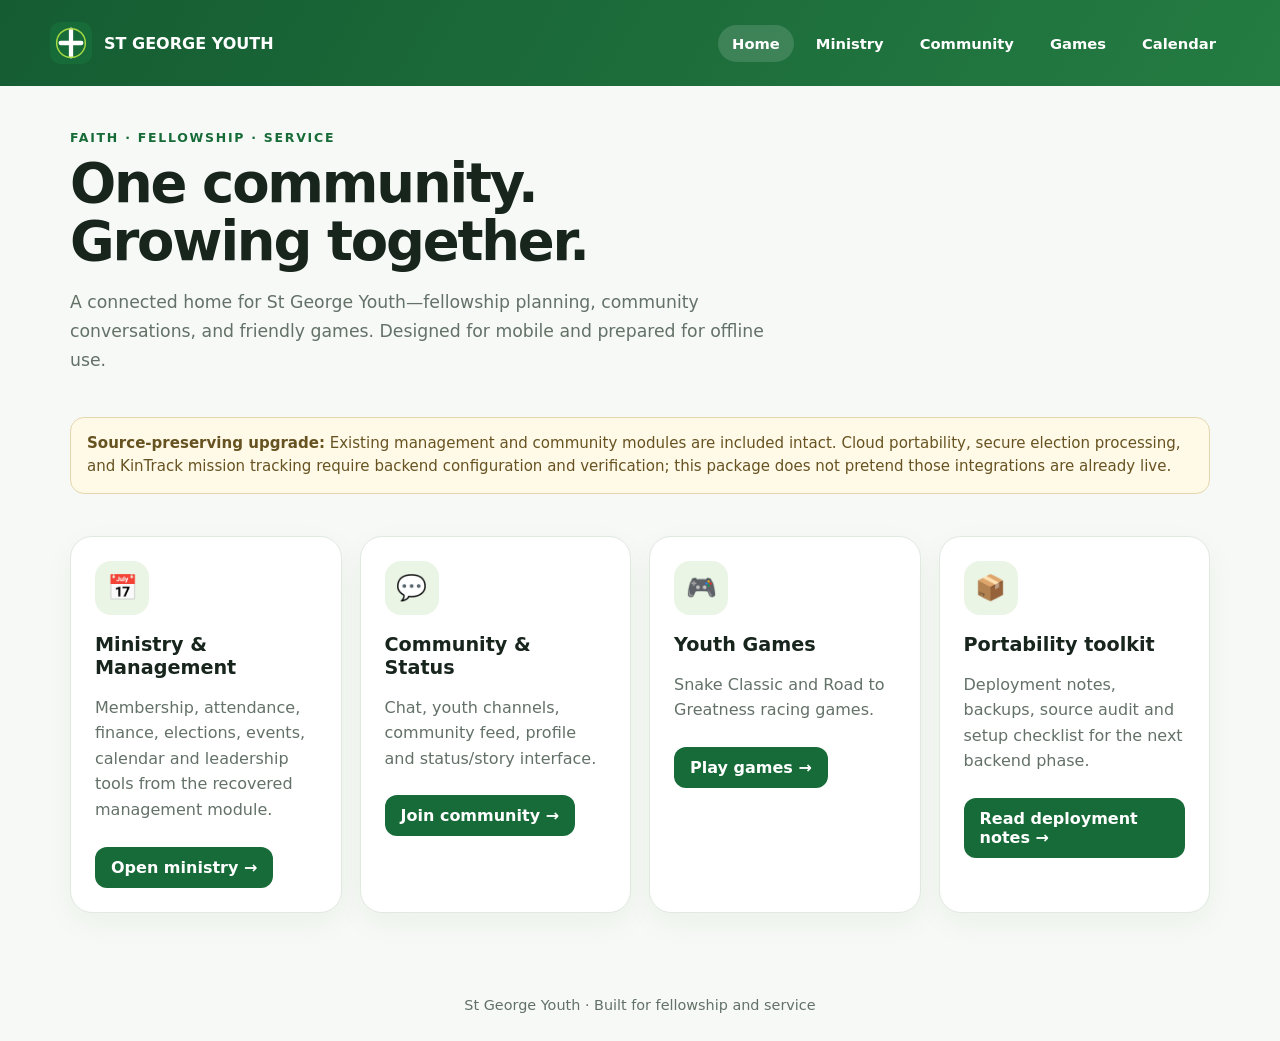
==== index.html @ 1cb6b05a "Initial commit -St George Youth App" ====
<DOCTYPE html></DOCTYPE><html lang="en"><head><meta charset="utf-8"><meta name="viewport" content="width=device-width,initial-scale=1,viewport-fit=cover"><meta name="theme-color" content="#176b38"><meta name="apple-mobile-web-app-capable" content="yes"><meta name="apple-mobile-web-app-status-bar-style" content="default"><meta name="apple-mobile-web-app-title" content="St George Youth"><link rel="apple-touch-icon" href="assets/icon.svg"><link rel="manifest" href="manifest.json"><link rel="stylesheet" href="css/styles.css"><title>St George Youth | Community Hub</title></head><body><header class="top"><a class="brand" href="index.html"><img src="assets/icon.svg" alt=""><span>ST GEORGE YOUTH</span></a><nav class="nav"><a class="active" href="index.html">Home</a><a href="https://classassistliam.github.io/stGeorge-Youthcalendar/">Ministry</a><a href="https://nyotaprojectlaikipia2026cohort8.github.io/church-youth-app/location.html">Community</a><a href="page3.html">Games</a>
<a href="page4.html">Calendar</a></nav><button class="btn" data-install="" hidden="">Install app</button></header><section class="hero"><div class="eyebrow">Faith · Fellowship · Service</div><h1>One community.<br>Growing together.</h1><p>A connected home for St George Youth—fellowship planning, community conversations, and friendly games. Designed for mobile and prepared for offline use.</p></section><div class="status"><div class="notice"><strong>Source-preserving upgrade:</strong> Existing management and community modules are included intact. Cloud portability, secure election processing, and KinTrack mission tracking require backend configuration and verification; this package does not pretend those integrations are already live.</div></div><main class="grid"><article class="card"><div class="icon">📅</div><h2>Ministry &amp; Management</h2><p>Membership, attendance, finance, elections, events, calendar and leadership tools from the recovered management module.</p><a class="cta" href="page1.html">Open ministry →</a></article><article class="card"><div class="icon">💬</div><h2>Community &amp; Status</h2><p>Chat, youth channels, community feed, profile and status/story interface.</p><a class="cta" href="page2.html">Join community →</a></article><article class="card"><div class="icon">🎮</div><h2>Youth Games</h2><p>Snake Classic and Road to Greatness racing games.</p><a class="cta" href="page3.html">Play games →</a></article><article class="card"><div class="icon">📦</div><h2>Portability toolkit</h2><p>Deployment notes, backups, source audit and setup checklist for the next backend phase.</p><a class="cta" href="DEPLOYMENT.md">Read deployment notes →</a></article></main><footer class="footer">St George Youth · Built for fellowship and service</footer><nav class="mobilebar"><a href="index.html"><span>🏠</span>Home</a><a href="page1.html"><span>📅</span>Ministry</a><a href="page2.html"><span>💬</span>Community</a><a href="page3.html"><span>🎮</span>Games</a></nav><script src="js/app.js"></script></body></html>
---- css/styles.css ----
:root{--green:#176b38;--lime:#a5d943;--gold:#d4a843;--ink:#17251d;--muted:#637168;--paper:#f6f9f5;--card:#fff;--line:#e1e9e1}*{box-sizing:border-box}body{margin:0;background:var(--paper);color:var(--ink);font-family:Inter,system-ui,-apple-system,Segoe UI,Roboto,Arial,sans-serif}a{color:inherit;text-decoration:none}.top{background:linear-gradient(120deg,#155c32,#247c42);color:white;padding:22px max(18px,calc((100vw - 1180px)/2));display:flex;align-items:center;justify-content:space-between;gap:20px}.brand{display:flex;align-items:center;gap:12px;font-weight:800}.brand img{width:42px;height:42px}.nav{display:flex;gap:8px;flex-wrap:wrap}.nav a{padding:10px 14px;border-radius:999px;font-weight:650;font-size:.92rem}.nav a:hover,.nav a.active{background:#ffffff24}.hero{max-width:1180px;margin:auto;padding:44px 20px 24px}.eyebrow{color:var(--green);text-transform:uppercase;letter-spacing:.14em;font-weight:750;font-size:.78rem}.hero h1{font-size:clamp(2rem,5vw,3.4rem);line-height:1.06;letter-spacing:-.04em;margin:10px 0}.hero p{color:var(--muted);font-size:1.08rem;max-width:700px;line-height:1.7}.grid{max-width:1180px;margin:auto;padding:18px 20px 56px;display:grid;grid-template-columns:repeat(auto-fit,minmax(240px,1fr));gap:18px}.card{background:var(--card);border:1px solid var(--line);border-radius:22px;padding:24px;box-shadow:0 10px 32px #1d45200b;transition:transform .18s,box-shadow .18s}.card:hover{transform:translateY(-3px);box-shadow:0 18px 42px #1d452014}.icon{width:54px;height:54px;background:#eaf5e6;border-radius:16px;display:grid;place-items:center;font-size:1.55rem}.card h2{margin:18px 0 8px;font-size:1.2rem}.card p{color:var(--muted);line-height:1.6}.cta{display:inline-flex;background:var(--green);color:#fff;padding:11px 16px;border-radius:12px;font-weight:750;margin-top:8px}.status{max-width:1180px;margin:0 auto 24px;padding:0 20px}.notice{border:1px solid #e5d6ad;background:#fff9e8;padding:14px 16px;border-radius:14px;color:#675321;font-size:.94rem;line-height:1.55}.module{padding:12px 14px 18px}.module-head{max-width:1180px;margin:auto;padding:20px;display:flex;align-items:center;justify-content:space-between;gap:14px;flex-wrap:wrap}.module-head h1{margin:0}.frame-wrap{margin:0 12px 14px;border:1px solid var(--line);border-radius:16px;overflow:hidden;background:white;height:calc(100dvh - 170px);min-height:550px}.frame-wrap iframe{width:100%;height:100%;border:0}.module-actions{display:flex;gap:8px;flex-wrap:wrap}.btn{border:1px solid var(--line);background:white;border-radius:12px;padding:10px 14px;font-weight:700}.footer{text-align:center;padding:28px;color:var(--muted);font-size:.9rem}.mobilebar{display:none}@media(max-width:760px){.top{padding:14px 16px;display:block}.nav{display:none}.hero{padding:30px 18px 16px}.grid{padding:12px 16px 88px}.module-head{padding:16px}.frame-wrap{margin:0 8px;height:calc(100dvh - 150px);min-height:480px}.mobilebar{display:flex;position:fixed;bottom:0;left:0;right:0;z-index:10;background:#fff;border-top:1px solid var(--line);padding:8px 6px calc(8px + env(safe-area-inset-bottom));justify-content:space-around}.mobilebar a{font-size:.72rem;text-align:center;color:var(--muted);padding:6px}.mobilebar a span{display:block;font-size:1.2rem;margin-bottom:3px}.footer{padding-bottom:90px}}
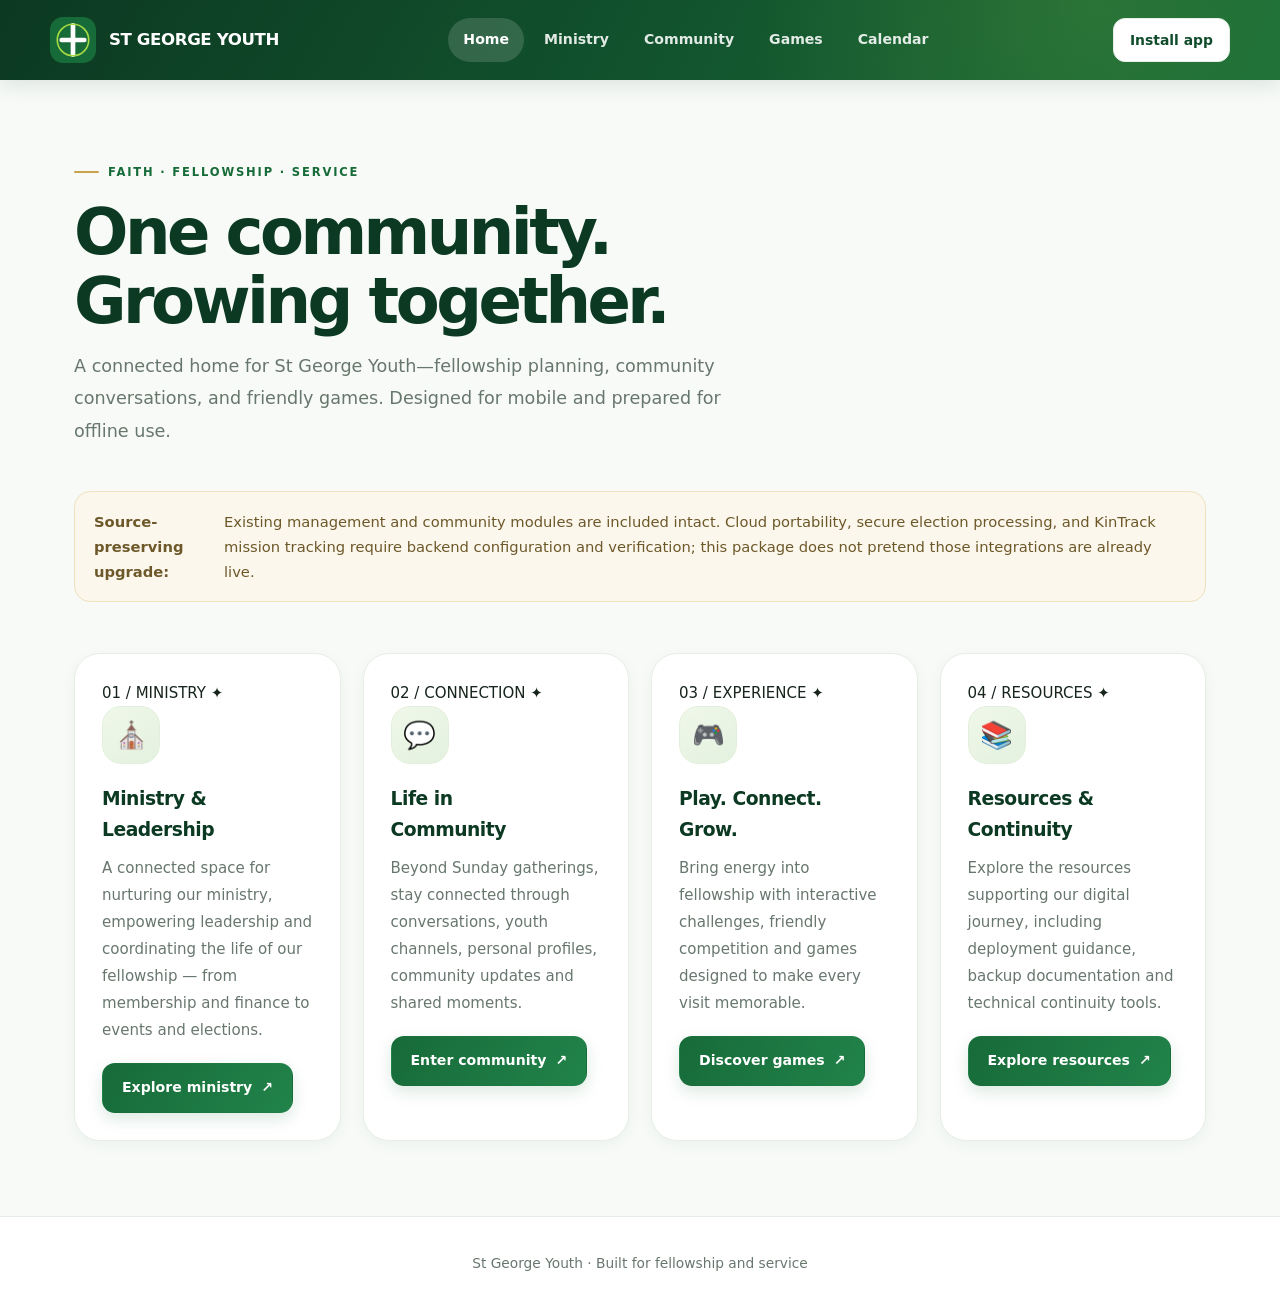
==== commit 4cc84be0: "Update index.html" ====
--- a/index.html
+++ b/index.html
@@ -1,2 +1,95 @@
-<DOCTYPE html></DOCTYPE><html lang="en"><head><meta charset="utf-8"><meta name="viewport" content="width=device-width,initial-scale=1,viewport-fit=cover"><meta name="theme-color" content="#176b38"><meta name="apple-mobile-web-app-capable" content="yes"><meta name="apple-mobile-web-app-status-bar-style" content="default"><meta name="apple-mobile-web-app-title" content="St George Youth"><link rel="apple-touch-icon" href="assets/icon.svg"><link rel="manifest" href="manifest.json"><link rel="stylesheet" href="css/styles.css"><title>St George Youth | Community Hub</title></head><body><header class="top"><a class="brand" href="index.html"><img src="assets/icon.svg" alt=""><span>ST GEORGE YOUTH</span></a><nav class="nav"><a class="active" href="index.html">Home</a><a href="https://classassistliam.github.io/stGeorge-Youthcalendar/">Ministry</a><a href="https://nyotaprojectlaikipia2026cohort8.github.io/church-youth-app/location.html">Community</a><a href="page3.html">Games</a>
-<a href="page4.html">Calendar</a></nav><button class="btn" data-install="" hidden="">Install app</button></header><section class="hero"><div class="eyebrow">Faith · Fellowship · Service</div><h1>One community.<br>Growing together.</h1><p>A connected home for St George Youth—fellowship planning, community conversations, and friendly games. Designed for mobile and prepared for offline use.</p></section><div class="status"><div class="notice"><strong>Source-preserving upgrade:</strong> Existing management and community modules are included intact. Cloud portability, secure election processing, and KinTrack mission tracking require backend configuration and verification; this package does not pretend those integrations are already live.</div></div><main class="grid"><article class="card"><div class="icon">📅</div><h2>Ministry &amp; Management</h2><p>Membership, attendance, finance, elections, events, calendar and leadership tools from the recovered management module.</p><a class="cta" href="page1.html">Open ministry →</a></article><article class="card"><div class="icon">💬</div><h2>Community &amp; Status</h2><p>Chat, youth channels, community feed, profile and status/story interface.</p><a class="cta" href="page2.html">Join community →</a></article><article class="card"><div class="icon">🎮</div><h2>Youth Games</h2><p>Snake Classic and Road to Greatness racing games.</p><a class="cta" href="page3.html">Play games →</a></article><article class="card"><div class="icon">📦</div><h2>Portability toolkit</h2><p>Deployment notes, backups, source audit and setup checklist for the next backend phase.</p><a class="cta" href="DEPLOYMENT.md">Read deployment notes →</a></article></main><footer class="footer">St George Youth · Built for fellowship and service</footer><nav class="mobilebar"><a href="index.html"><span>🏠</span>Home</a><a href="page1.html"><span>📅</span>Ministry</a><a href="page2.html"><span>💬</span>Community</a><a href="page3.html"><span>🎮</span>Games</a></nav><script src="js/app.js"></script></body></html>+<!DOCTYPE html><html lang="en"><head></head><body><doctype html=""></doctype><meta charset="utf-8"><meta name="viewport" content="width=device-width,initial-scale=1,viewport-fit=cover"><meta name="theme-color" content="#176b38"><meta name="apple-mobile-web-app-capable" content="yes"><meta name="apple-mobile-web-app-status-bar-style" content="default"><meta name="apple-mobile-web-app-title" content="St George Youth"><link rel="apple-touch-icon" href="assets/icon.svg"><link rel="manifest" href="manifest.json"><link rel="stylesheet" href="css/styles.css"><title>St George Youth | Community Hub</title><header class="top"><a class="brand" href="index.html"><img src="assets/icon.svg" alt=""><span>ST GEORGE YOUTH</span></a><nav class="nav"><a class="active" href="index.html">Home</a><a href="https://classassistliam.github.io/stGeorge-Youthcalendar/">Ministry</a><a href="https://nyotaprojectlaikipia2026cohort8.github.io/church-youth-app/location.html">Community</a><a href="page3.html">Games</a>
+<a href="page4.html">Calendar</a></nav><button class="btn" data-install="" hidden="">Install app</button></header><section class="hero"><div class="eyebrow">Faith · Fellowship · Service</div><h1>One community.<br>Growing together.</h1><p>A connected home for St George Youth—fellowship planning, community conversations, and friendly games. Designed for mobile and prepared for offline use.</p></section><div class="status"><div class="notice"><strong>Source-preserving upgrade:</strong> Existing management and community modules are included intact. Cloud portability, secure election processing, and KinTrack mission tracking require backend configuration and verification; this package does not pretend those integrations are already live.</div></div>
+<main class="grid">
+
+  <!-- MINISTRY -->
+  <article class="card ministry-card">
+    <div class="card-topline">
+      <span class="card-index">01 / MINISTRY</span>
+      <span class="card-symbol">✦</span>
+    </div>
+
+    <div class="icon">⛪</div>
+
+    <h2>Ministry &amp;<br>Leadership</h2>
+
+    <p>
+      A connected space for nurturing our ministry,
+      empowering leadership and coordinating the life
+      of our fellowship — from membership and finance
+      to events and elections.
+    </p>
+
+    <a class="cta" href="page1.html">
+      Explore ministry <span>↗</span>
+    </a>
+  </article>
+
+  <!-- COMMUNITY -->
+  <article class="card community-card">
+    <div class="card-topline">
+      <span class="card-index">02 / CONNECTION</span>
+      <span class="card-symbol">✦</span>
+    </div>
+
+    <div class="icon">💬</div>
+
+    <h2>Life in<br>Community</h2>
+
+    <p>
+      Beyond Sunday gatherings, stay connected through
+      conversations, youth channels, personal profiles,
+      community updates and shared moments.
+    </p>
+
+    <a class="cta" href="page2.html">
+      Enter community <span>↗</span>
+    </a>
+  </article>
+
+  <!-- GAMES -->
+  <article class="card games-card">
+    <div class="card-topline">
+      <span class="card-index">03 / EXPERIENCE</span>
+      <span class="card-symbol">✦</span>
+    </div>
+
+    <div class="icon">🎮</div>
+
+    <h2>Play. Connect.<br>Grow.</h2>
+
+    <p>
+      Bring energy into fellowship with interactive
+      challenges, friendly competition and games
+      designed to make every visit memorable.
+    </p>
+
+    <a class="cta" href="page3.html">
+      Discover games <span>↗</span>
+    </a>
+  </article>
+
+  <!-- RESOURCES -->
+  <article class="card resources-card">
+    <div class="card-topline">
+      <span class="card-index">04 / RESOURCES</span>
+      <span class="card-symbol">✦</span>
+    </div>
+
+    <div class="icon">📚</div>
+
+    <h2>Resources &amp;<br>Continuity</h2>
+
+    <p>
+      Explore the resources supporting our digital
+      journey, including deployment guidance, backup
+      documentation and technical continuity tools.
+    </p>
+
+    <a class="cta" href="DEPLOYMENT.md">
+      Explore resources <span>↗</span>
+    </a>
+  </article>
+
+</main>
+<footer class="footer">St George Youth · Built for fellowship and service</footer><nav class="mobilebar"><a href="index.html"><span>🏠</span>Home</a><a href="page1.html"><span>📅</span>Ministry</a><a href="page2.html"><span>💬</span>Community</a><a href="page3.html"><span>🎮</span>Games</a></nav><script src="js/app.js"></script></body></html>
--- a/css/styles.css
+++ b/css/styles.css
@@ -1 +1,700 @@
-:root{--green:#176b38;--lime:#a5d943;--gold:#d4a843;--ink:#17251d;--muted:#637168;--paper:#f6f9f5;--card:#fff;--line:#e1e9e1}*{box-sizing:border-box}body{margin:0;background:var(--paper);color:var(--ink);font-family:Inter,system-ui,-apple-system,Segoe UI,Roboto,Arial,sans-serif}a{color:inherit;text-decoration:none}.top{background:linear-gradient(120deg,#155c32,#247c42);color:white;padding:22px max(18px,calc((100vw - 1180px)/2));display:flex;align-items:center;justify-content:space-between;gap:20px}.brand{display:flex;align-items:center;gap:12px;font-weight:800}.brand img{width:42px;height:42px}.nav{display:flex;gap:8px;flex-wrap:wrap}.nav a{padding:10px 14px;border-radius:999px;font-weight:650;font-size:.92rem}.nav a:hover,.nav a.active{background:#ffffff24}.hero{max-width:1180px;margin:auto;padding:44px 20px 24px}.eyebrow{color:var(--green);text-transform:uppercase;letter-spacing:.14em;font-weight:750;font-size:.78rem}.hero h1{font-size:clamp(2rem,5vw,3.4rem);line-height:1.06;letter-spacing:-.04em;margin:10px 0}.hero p{color:var(--muted);font-size:1.08rem;max-width:700px;line-height:1.7}.grid{max-width:1180px;margin:auto;padding:18px 20px 56px;display:grid;grid-template-columns:repeat(auto-fit,minmax(240px,1fr));gap:18px}.card{background:var(--card);border:1px solid var(--line);border-radius:22px;padding:24px;box-shadow:0 10px 32px #1d45200b;transition:transform .18s,box-shadow .18s}.card:hover{transform:translateY(-3px);box-shadow:0 18px 42px #1d452014}.icon{width:54px;height:54px;background:#eaf5e6;border-radius:16px;display:grid;place-items:center;font-size:1.55rem}.card h2{margin:18px 0 8px;font-size:1.2rem}.card p{color:var(--muted);line-height:1.6}.cta{display:inline-flex;background:var(--green);color:#fff;padding:11px 16px;border-radius:12px;font-weight:750;margin-top:8px}.status{max-width:1180px;margin:0 auto 24px;padding:0 20px}.notice{border:1px solid #e5d6ad;background:#fff9e8;padding:14px 16px;border-radius:14px;color:#675321;font-size:.94rem;line-height:1.55}.module{padding:12px 14px 18px}.module-head{max-width:1180px;margin:auto;padding:20px;display:flex;align-items:center;justify-content:space-between;gap:14px;flex-wrap:wrap}.module-head h1{margin:0}.frame-wrap{margin:0 12px 14px;border:1px solid var(--line);border-radius:16px;overflow:hidden;background:white;height:calc(100dvh - 170px);min-height:550px}.frame-wrap iframe{width:100%;height:100%;border:0}.module-actions{display:flex;gap:8px;flex-wrap:wrap}.btn{border:1px solid var(--line);background:white;border-radius:12px;padding:10px 14px;font-weight:700}.footer{text-align:center;padding:28px;color:var(--muted);font-size:.9rem}.mobilebar{display:none}@media(max-width:760px){.top{padding:14px 16px;display:block}.nav{display:none}.hero{padding:30px 18px 16px}.grid{padding:12px 16px 88px}.module-head{padding:16px}.frame-wrap{margin:0 8px;height:calc(100dvh - 150px);min-height:480px}.mobilebar{display:flex;position:fixed;bottom:0;left:0;right:0;z-index:10;background:#fff;border-top:1px solid var(--line);padding:8px 6px calc(8px + env(safe-area-inset-bottom));justify-content:space-around}.mobilebar a{font-size:.72rem;text-align:center;color:var(--muted);padding:6px}.mobilebar a span{display:block;font-size:1.2rem;margin-bottom:3px}.footer{padding-bottom:90px}}+
+/* =========================================================
+   ST. GEORGE YOUTH — MODERN DESIGN SYSTEM
+   Version 2.0 | Green • White • Champagne
+========================================================= */
+
+:root {
+  color-scheme: light;
+
+  --green: #176b38;
+  --green-dark: #104c2b;
+  --green-deep: #0c3922;
+  --lime: #a5d943;
+  --gold: #c9a24e;
+
+  --ink: #17251d;
+  --muted: #68776e;
+  --paper: #f7faf7;
+  --card: #ffffff;
+  --line: #e7ede7;
+
+  --soft-green: #edf6ed;
+  --soft-gold: #fbf7ed;
+
+  --shadow-sm: 0 4px 16px rgba(20, 65, 37, .045);
+  --shadow-md: 0 12px 32px rgba(20, 65, 37, .075);
+  --shadow-lg: 0 22px 55px rgba(20, 65, 37, .11);
+
+  --radius-sm: 12px;
+  --radius-md: 18px;
+  --radius-lg: 26px;
+
+  --container: 1180px;
+  --transition: 220ms ease;
+}
+
+/* RESET */
+
+* {
+  box-sizing: border-box;
+}
+
+html {
+  scroll-behavior: smooth;
+  scroll-padding-top: 90px;
+}
+
+body {
+  margin: 0;
+  background: var(--paper);
+  color: var(--ink);
+  font-family:
+    Inter,
+    "Segoe UI",
+    system-ui,
+    -apple-system,
+    sans-serif;
+  font-size: 15px;
+  line-height: 1.65;
+  -webkit-font-smoothing: antialiased;
+  text-rendering: optimizeLegibility;
+  overflow-x: hidden;
+}
+
+a {
+  color: inherit;
+  text-decoration: none;
+}
+
+button,
+input,
+select,
+textarea {
+  font: inherit;
+}
+
+button,
+a {
+  -webkit-tap-highlight-color: transparent;
+}
+
+img {
+  max-width: 100%;
+  display: block;
+}
+
+/* =========================================================
+   HEADER & NAVIGATION
+========================================================= */
+
+.top {
+  position: relative;
+  z-index: 20;
+  background:
+    radial-gradient(
+      circle at 85% 0%,
+      rgba(165, 217, 67, .15),
+      transparent 32%
+    ),
+    linear-gradient(
+      120deg,
+      var(--green-deep),
+      var(--green)
+    );
+
+  color: white;
+  padding: 17px max(20px, calc((100vw - var(--container)) / 2));
+
+  display: flex;
+  align-items: center;
+  justify-content: space-between;
+  gap: 24px;
+
+  box-shadow: 0 4px 20px rgba(9, 50, 26, .12);
+}
+
+.brand {
+  display: flex;
+  align-items: center;
+  gap: 13px;
+  font-size: 1.04rem;
+  font-weight: 800;
+  letter-spacing: -.025em;
+  white-space: nowrap;
+}
+
+.brand img {
+  width: 46px;
+  height: 46px;
+  object-fit: contain;
+  border-radius: 13px;
+}
+
+.nav {
+  display: flex;
+  align-items: center;
+  gap: 5px;
+  flex-wrap: wrap;
+}
+
+.nav a {
+  position: relative;
+  padding: 10px 15px;
+  border-radius: 50px;
+  font-size: .88rem;
+  font-weight: 650;
+  color: rgba(255,255,255,.88);
+  transition: var(--transition);
+}
+
+.nav a:hover,
+.nav a.active {
+  background: rgba(255,255,255,.15);
+  color: white;
+}
+
+/* =========================================================
+   HERO SECTION
+========================================================= */
+
+.hero {
+  position: relative;
+  max-width: var(--container);
+  margin: auto;
+  padding: 76px 24px 44px;
+}
+
+.eyebrow {
+  display: inline-flex;
+  align-items: center;
+  gap: 9px;
+
+  color: var(--green);
+  text-transform: uppercase;
+  letter-spacing: .16em;
+  font-weight: 800;
+  font-size: .72rem;
+}
+
+.eyebrow::before {
+  content: "";
+  width: 25px;
+  height: 2px;
+  background: var(--gold);
+  border-radius: 5px;
+}
+
+.hero h1 {
+  max-width: 850px;
+  margin: 16px 0 14px;
+
+  font-size: clamp(2.35rem, 5vw, 4.2rem);
+  font-weight: 800;
+  line-height: 1.08;
+  letter-spacing: -.055em;
+  color: var(--green-deep);
+}
+
+.hero p {
+  max-width: 700px;
+  margin: 0;
+  color: var(--muted);
+  font-size: clamp(.98rem, 1.5vw, 1.1rem);
+  line-height: 1.85;
+}
+
+/* =========================================================
+   CONTENT GRID
+========================================================= */
+
+.grid {
+  width: 100%;
+  max-width: var(--container);
+  margin: auto;
+  padding: 25px 24px 75px;
+
+  display: grid;
+  grid-template-columns:
+    repeat(auto-fit, minmax(min(100%, 245px), 1fr));
+  gap: 22px;
+}
+
+/* =========================================================
+   CARDS
+========================================================= */
+
+.card {
+  position: relative;
+  overflow: hidden;
+
+  background: var(--card);
+  border: 1px solid var(--line);
+  border-radius: var(--radius-lg);
+
+  padding: 27px;
+
+  box-shadow: var(--shadow-sm);
+
+  transition:
+    transform var(--transition),
+    box-shadow var(--transition),
+    border-color var(--transition);
+}
+
+.card::after {
+  content: "";
+  position: absolute;
+  top: 0;
+  left: 0;
+  width: 0;
+  height: 3px;
+  background: var(--lime);
+  transition: width .3s ease;
+}
+
+.card:hover {
+  transform: translateY(-5px);
+  box-shadow: var(--shadow-lg);
+  border-color: #d6e5d5;
+}
+
+.card:hover::after {
+  width: 100%;
+}
+
+.icon {
+  width: 58px;
+  height: 58px;
+
+  display: grid;
+  place-items: center;
+
+  background: linear-gradient(
+    145deg,
+    #eff8e9,
+    #e4f1df
+  );
+
+  color: var(--green);
+  border: 1px solid #e3efdc;
+  border-radius: 19px;
+
+  font-size: 1.65rem;
+}
+
+.card h2 {
+  margin: 20px 0 9px;
+  color: var(--green-deep);
+  font-size: 1.17rem;
+  font-weight: 750;
+  letter-spacing: -.025em;
+}
+
+.card p {
+  margin: 0;
+  color: var(--muted);
+  font-size: .94rem;
+  line-height: 1.8;
+}
+
+/* =========================================================
+   BUTTONS & CALL TO ACTION
+========================================================= */
+
+.cta {
+  display: inline-flex;
+  align-items: center;
+  justify-content: center;
+  gap: 9px;
+
+  margin-top: 19px;
+  padding: 12px 19px;
+
+  background: linear-gradient(
+    120deg,
+    var(--green),
+    #21834a
+  );
+
+  color: white;
+  border: 1px solid transparent;
+  border-radius: 13px;
+
+  font-size: .88rem;
+  font-weight: 750;
+
+  box-shadow: 0 6px 16px rgba(23,107,56,.15);
+
+  transition: var(--transition);
+}
+
+.cta:hover {
+  transform: translateY(-2px);
+  background: var(--green-dark);
+  box-shadow: 0 10px 22px rgba(23,107,56,.2);
+}
+
+.btn {
+  display: inline-flex;
+  align-items: center;
+  justify-content: center;
+  gap: 8px;
+
+  min-height: 43px;
+  padding: 10px 16px;
+
+  background: white;
+  color: var(--green-dark);
+
+  border: 1px solid var(--line);
+  border-radius: 12px;
+
+  font-size: .87rem;
+  font-weight: 700;
+
+  cursor: pointer;
+  transition: var(--transition);
+}
+
+.btn:hover {
+  background: var(--soft-green);
+  border-color: #cbdcca;
+}
+
+/* =========================================================
+   STATUS & NOTICES
+========================================================= */
+
+.status {
+  max-width: var(--container);
+  margin: 0 auto 26px;
+  padding: 0 24px;
+}
+
+.notice {
+  display: flex;
+  align-items: flex-start;
+  gap: 12px;
+
+  padding: 17px 19px;
+
+  background: var(--soft-gold);
+  border: 1px solid #eee1bd;
+  border-radius: 16px;
+
+  color: #6d5829;
+  font-size: .92rem;
+  line-height: 1.7;
+}
+
+/* =========================================================
+   MODULE PAGES
+========================================================= */
+
+.module {
+  padding: 12px 14px 22px;
+}
+
+.module-head {
+  max-width: var(--container);
+  margin: auto;
+  padding: 25px 20px;
+
+  display: flex;
+  align-items: center;
+  justify-content: space-between;
+  gap: 18px;
+  flex-wrap: wrap;
+}
+
+.module-head h1 {
+  margin: 0;
+  color: var(--green-deep);
+  font-size: clamp(1.5rem, 3vw, 2.1rem);
+  font-weight: 800;
+  letter-spacing: -.04em;
+}
+
+.module-actions {
+  display: flex;
+  align-items: center;
+  gap: 10px;
+  flex-wrap: wrap;
+}
+
+.frame-wrap {
+  margin: 0 auto 20px;
+  width: calc(100% - 24px);
+  max-width: 1440px;
+
+  height: calc(100dvh - 185px);
+  min-height: 550px;
+
+  overflow: hidden;
+  background: white;
+
+  border: 1px solid var(--line);
+  border-radius: 22px;
+
+  box-shadow: var(--shadow-md);
+}
+
+.frame-wrap iframe {
+  display: block;
+  width: 100%;
+  height: 100%;
+  border: 0;
+  background: white;
+}
+
+/* =========================================================
+   FOOTER
+========================================================= */
+
+.footer {
+  text-align: center;
+  padding: 35px 20px;
+
+  color: var(--muted);
+  font-size: .86rem;
+
+  border-top: 1px solid var(--line);
+  background: #fff;
+}
+
+/* =========================================================
+   MOBILE BOTTOM NAVIGATION
+========================================================= */
+
+.mobilebar {
+  display: none;
+}
+
+/* =========================================================
+   ACCESSIBILITY & INTERACTION
+========================================================= */
+
+a:focus-visible,
+button:focus-visible,
+input:focus-visible,
+select:focus-visible,
+textarea:focus-visible {
+  outline: 3px solid rgba(165,217,67,.65);
+  outline-offset: 3px;
+}
+
+::selection {
+  background: var(--lime);
+  color: var(--green-deep);
+}
+
+/* =========================================================
+   TABLET
+========================================================= */
+
+@media (max-width: 900px) {
+  .top {
+    padding: 15px 22px;
+  }
+
+  .nav {
+    gap: 2px;
+  }
+
+  .nav a {
+    padding: 9px 11px;
+    font-size: .82rem;
+  }
+
+  .hero {
+    padding-top: 55px;
+  }
+
+  .grid {
+    gap: 17px;
+  }
+}
+
+/* =========================================================
+   MOBILE
+========================================================= */
+
+@media (max-width: 760px) {
+
+  body {
+    font-size: 14px;
+  }
+
+  .top {
+    padding: 14px 17px;
+    min-height: 72px;
+  }
+
+  .brand {
+    font-size: .98rem;
+  }
+
+  .brand img {
+    width: 42px;
+    height: 42px;
+  }
+
+  .nav {
+    display: none;
+  }
+
+  .hero {
+    padding: 42px 20px 24px;
+  }
+
+  .hero h1 {
+    font-size: clamp(2.1rem, 10vw, 3rem);
+    letter-spacing: -.05em;
+  }
+
+  .hero p {
+    font-size: .97rem;
+    line-height: 1.8;
+  }
+
+  .grid {
+    padding: 18px 17px 105px;
+    grid-template-columns: 1fr;
+    gap: 15px;
+  }
+
+  .card {
+    padding: 23px;
+    border-radius: 21px;
+  }
+
+  .card:hover {
+    transform: none;
+  }
+
+  .module {
+    padding: 5px 0 100px;
+  }
+
+  .module-head {
+    padding: 19px 17px;
+  }
+
+  .module-actions {
+    width: 100%;
+  }
+
+  .frame-wrap {
+    width: calc(100% - 16px);
+    margin: 0 8px;
+
+    height: calc(100dvh - 165px);
+    min-height: 480px;
+
+    border-radius: 17px;
+  }
+
+  .status {
+    padding: 0 17px;
+  }
+
+  .mobilebar {
+    display: flex;
+    position: fixed;
+    bottom: 0;
+    left: 0;
+    right: 0;
+
+    z-index: 100;
+
+    justify-content: space-around;
+    align-items: center;
+
+    padding: 9px 5px calc(9px + env(safe-area-inset-bottom));
+
+    background: rgba(255,255,255,.96);
+    backdrop-filter: blur(18px);
+    -webkit-backdrop-filter: blur(18px);
+
+    border-top: 1px solid rgba(225,233,225,.9);
+    box-shadow: 0 -8px 28px rgba(20,65,37,.06);
+  }
+
+  .mobilebar a {
+    flex: 1;
+    min-width: 0;
+
+    display: flex;
+    flex-direction: column;
+    align-items: center;
+    justify-content: center;
+    gap: 3px;
+
+    padding: 5px 2px;
+
+    color: #718077;
+    font-size: .68rem;
+    font-weight: 650;
+
+    transition: color var(--transition);
+  }
+
+  .mobilebar a span {
+    display: block;
+    font-size: 1.3rem;
+    line-height: 1.3;
+  }
+
+  .mobilebar a.active,
+  .mobilebar a:hover {
+    color: var(--green);
+  }
+
+  .footer {
+    padding: 28px 18px 105px;
+  }
+}
+
+/* =========================================================
+   SMALL PHONES
+========================================================= */
+
+@media (max-width: 380px) {
+
+  .hero {
+    padding-left: 16px;
+    padding-right: 16px;
+  }
+
+  .grid {
+    padding-left: 13px;
+    padding-right: 13px;
+  }
+
+  .card {
+    padding: 20px;
+  }
+
+  .brand {
+    font-size: .9rem;
+  }
+
+  .mobilebar a {
+    font-size: .62rem;
+  }
+}
+
+/* =========================================================
+   REDUCED MOTION
+========================================================= */
+
+@media (prefers-reduced-motion: reduce) {
+  *,
+  *::before,
+  *::after {
+    scroll-behavior: auto !important;
+    animation-duration: .01ms !important;
+    transition-duration: .01ms !important;
+  }
+}
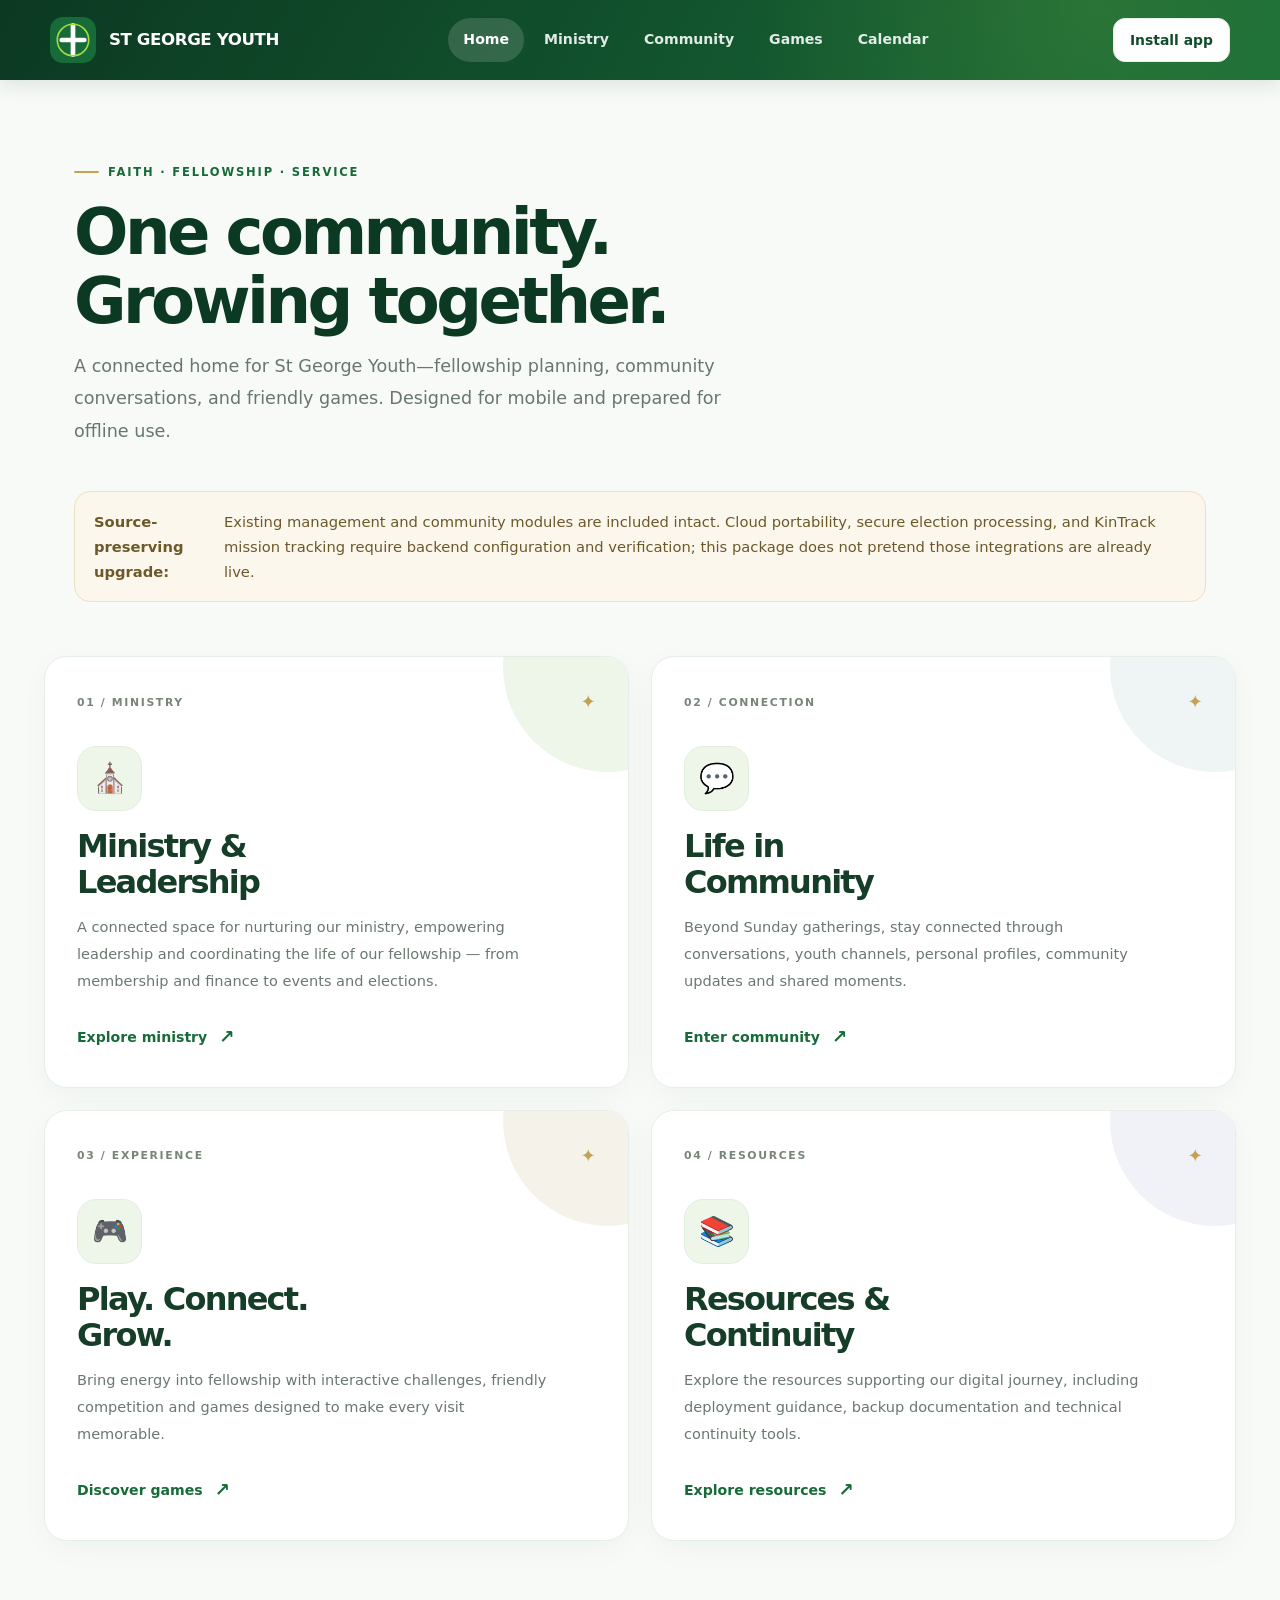
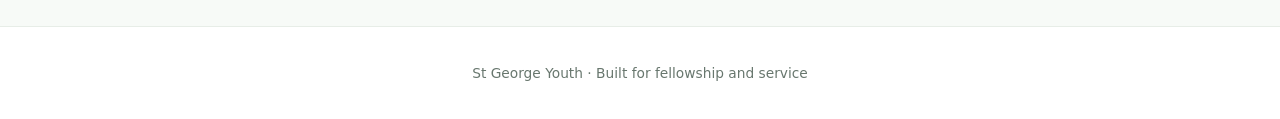
==== commit 77411610: "Update index.html" ====
--- a/index.html
+++ b/index.html
@@ -92,4 +92,60 @@
   </article>
 
 </main>
-<footer class="footer">St George Youth · Built for fellowship and service</footer><nav class="mobilebar"><a href="index.html"><span>🏠</span>Home</a><a href="page1.html"><span>📅</span>Ministry</a><a href="page2.html"><span>💬</span>Community</a><a href="page3.html"><span>🎮</span>Games</a></nav><script src="js/app.js"></script></body></html>
+<footer class="footer">St George Youth · Built for fellowship and service</footer><nav class="mobilebar"><a href="index.html"><span>🏠</span>Home</a><a href="page1.html"><span>📅</span>Ministry</a><a href="page2.html"><span>💬</span>Community</a><a href="page3.html"><span>🎮</span>Games</a></nav><script src="js/app.js"></script>
+    
+<script>
+if ('serviceWorker' in navigator) {
+
+  window.addEventListener('load', async () => {
+
+    try {
+
+      const registration =
+        await navigator.serviceWorker.register('./service.js', {
+          scope: './'
+        });
+
+      console.log(
+        'St George PWA registered successfully:',
+        registration.scope
+      );
+
+      registration.addEventListener('updatefound', () => {
+
+        const newWorker = registration.installing;
+
+        if (!newWorker) return;
+
+        newWorker.addEventListener('statechange', () => {
+
+          if (
+            newWorker.state === 'installed' &&
+            navigator.serviceWorker.controller
+          ) {
+
+            console.log(
+              'A new St George update is available.'
+            );
+
+          }
+
+        });
+
+      });
+
+    } catch (error) {
+
+      console.error(
+        'PWA registration failed:',
+        error
+      );
+
+    }
+
+  });
+
+}
+</script>
+
+</body></html>
--- a/css/styles.css
+++ b/css/styles.css
@@ -689,6 +689,210 @@
    REDUCED MOTION
 ========================================================= */
 
+/* ==========================================
+   ST GEORGE — SIGNATURE FEATURE COLLECTION
+========================================== */
+
+.grid {
+  max-width: 1240px;
+  padding: 28px 24px 85px;
+  display: grid;
+  grid-template-columns: repeat(2, minmax(0, 1fr));
+  gap: 22px;
+}
+
+.grid .card {
+  position: relative;
+  isolation: isolate;
+  overflow: hidden;
+
+  min-height: 355px;
+  padding: 30px 32px;
+
+  display: flex;
+  flex-direction: column;
+  align-items: flex-start;
+
+  background: #fff;
+  border: 1px solid #e7eee7;
+  border-radius: 23px;
+
+  box-shadow: 0 8px 30px rgba(20, 65, 37, .035);
+
+  transition:
+    transform .3s ease,
+    box-shadow .3s ease,
+    border-color .3s ease;
+}
+
+/* Decorative background element */
+
+.grid .card::before {
+  content: "";
+  position: absolute;
+  z-index: -1;
+
+  width: 210px;
+  height: 210px;
+  right: -85px;
+  top: -95px;
+
+  border-radius: 50%;
+  background: #f1f7ee;
+
+  transition: transform .45s ease;
+}
+
+.grid .card:hover {
+  transform: translateY(-6px);
+  box-shadow: 0 20px 48px rgba(20, 65, 37, .09);
+  border-color: #d6e7d3;
+}
+
+.grid .card:hover::before {
+  transform: scale(1.35);
+}
+
+.card-topline {
+  width: 100%;
+  display: flex;
+  justify-content: space-between;
+  align-items: center;
+  margin-bottom: 28px;
+}
+
+.card-index {
+  font-size: .68rem;
+  font-weight: 800;
+  letter-spacing: .15em;
+  color: #78867a;
+}
+
+.card-symbol {
+  color: #c5a253;
+  font-size: 1.15rem;
+}
+
+.grid .card .icon {
+  width: 65px;
+  height: 65px;
+  display: grid;
+  place-items: center;
+
+  border-radius: 19px;
+  background: #edf6e9;
+  border: 1px solid #e3efdd;
+
+  font-size: 1.8rem;
+  margin-bottom: 17px;
+}
+
+.grid .card h2 {
+  color: #153d28;
+  font-size: clamp(1.55rem, 2.5vw, 2rem);
+  line-height: 1.14;
+  letter-spacing: -.055em;
+  font-weight: 800;
+
+  margin: 0 0 13px;
+}
+
+.grid .card p {
+  color: #6a786f;
+  font-size: .91rem;
+  line-height: 1.85;
+  max-width: 480px;
+  margin: 0 0 24px;
+}
+
+.grid .card .cta {
+  margin-top: auto;
+  padding: 0;
+  min-height: 38px;
+
+  display: inline-flex;
+  align-items: center;
+  gap: 12px;
+
+  background: transparent;
+  border: none;
+  border-radius: 0;
+  box-shadow: none;
+
+  color: #176b38;
+  font-size: .88rem;
+  font-weight: 800;
+}
+
+.grid .card .cta span {
+  font-size: 1.15rem;
+  transition: transform .25s ease;
+}
+
+.grid .card .cta:hover {
+  background: transparent;
+  color: #104c2b;
+  transform: none;
+}
+
+.grid .card .cta:hover span {
+  transform: translate(4px, -3px);
+}
+
+/* Individual identity */
+
+.ministry-card::before {
+  background: #edf6e9 !important;
+}
+
+.community-card::before {
+  background: #eef5f4 !important;
+}
+
+.games-card::before {
+  background: #f5f3e9 !important;
+}
+
+.resources-card::before {
+  background: #f0f2f8 !important;
+}
+
+/* Responsive layout */
+
+@media (max-width: 760px) {
+  .grid {
+    grid-template-columns: 1fr;
+    padding: 18px 17px 100px;
+    gap: 16px;
+  }
+
+  .grid .card {
+    min-height: 325px;
+    padding: 25px;
+    border-radius: 21px;
+  }
+
+  .card-topline {
+    margin-bottom: 22px;
+  }
+
+  .grid .card h2 {
+    font-size: 1.75rem;
+  }
+
+  .grid .card p {
+    font-size: .9rem;
+  }
+}
+
+@media (prefers-reduced-motion: reduce) {
+  .grid .card,
+  .grid .card::before,
+  .grid .card .cta span {
+    transition: none;
+  }
+}
+
 @media (prefers-reduced-motion: reduce) {
   *,
   *::before,
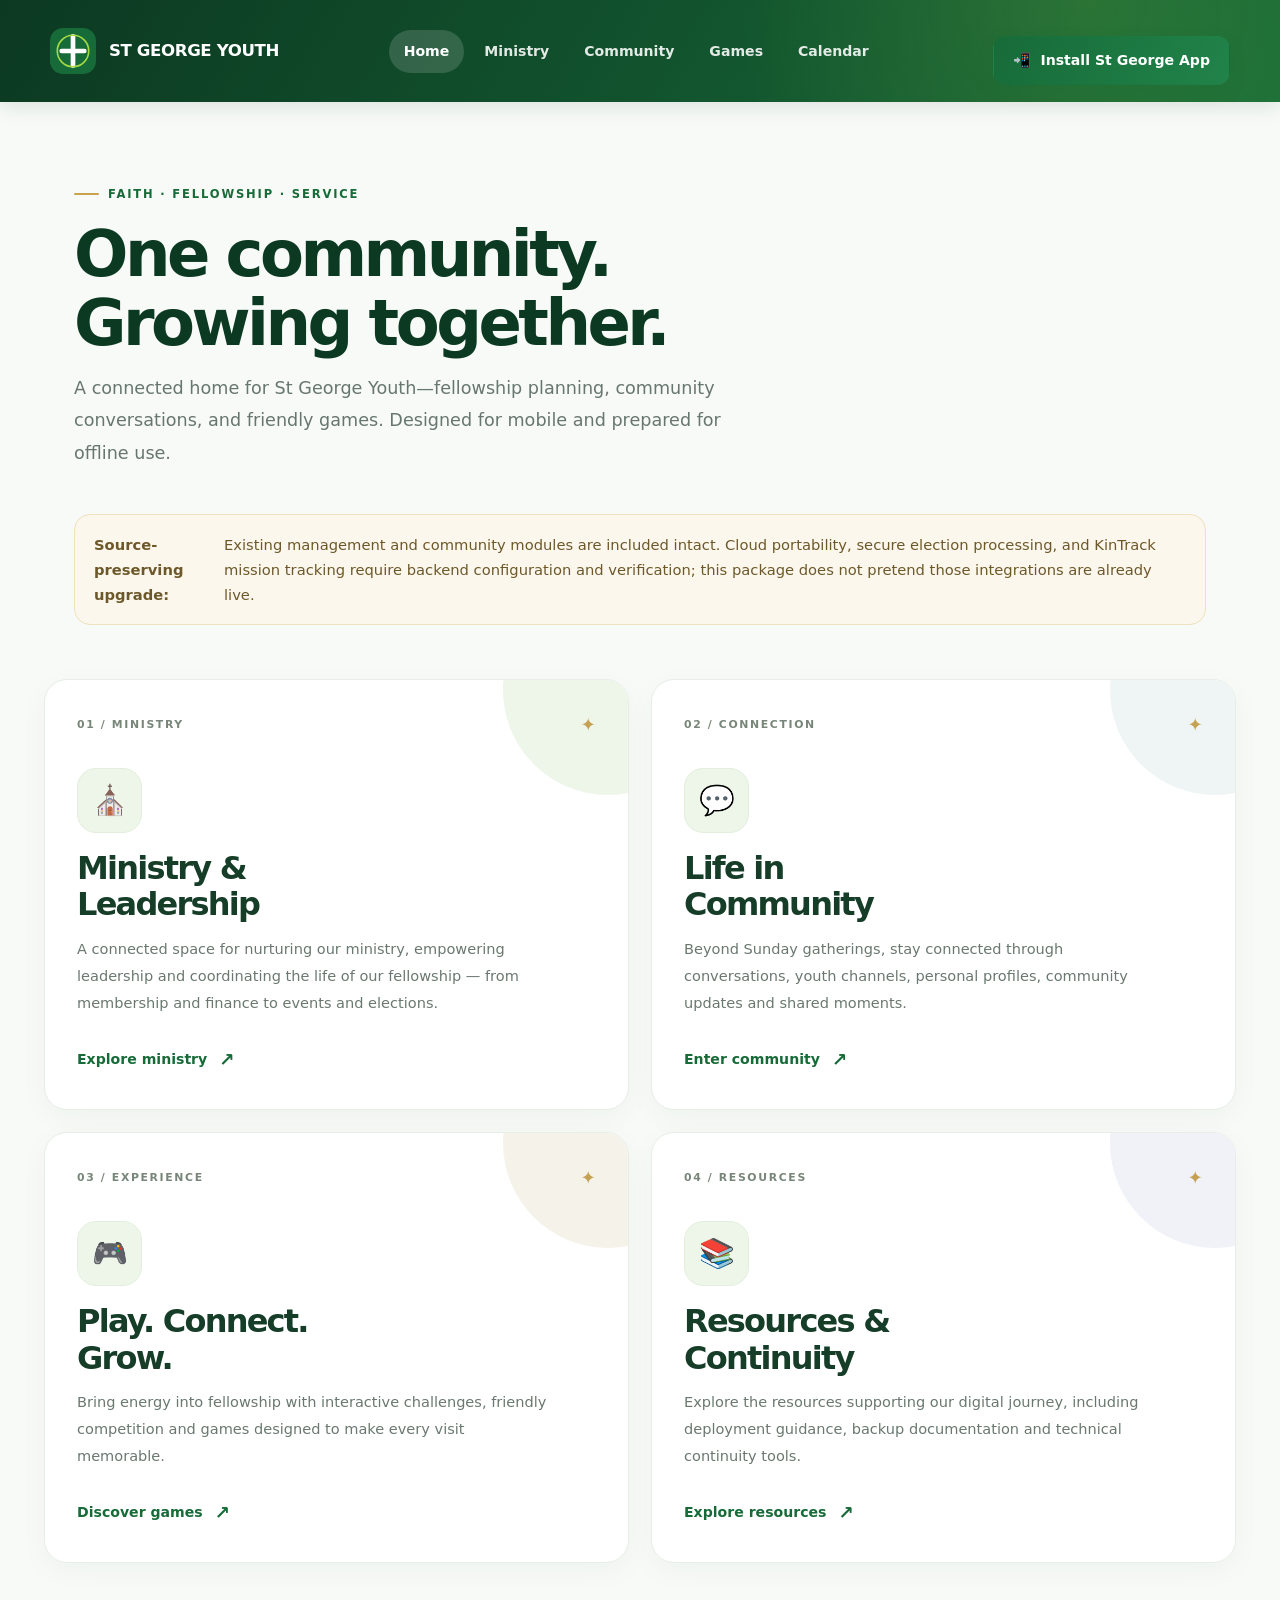
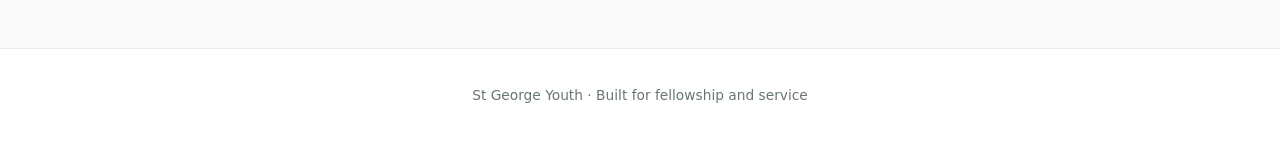
==== commit bfbd2532: "Update index.html" ====
--- a/index.html
+++ b/index.html
@@ -1,5 +1,7 @@
 <!DOCTYPE html><html lang="en"><head></head><body><doctype html=""></doctype><meta charset="utf-8"><meta name="viewport" content="width=device-width,initial-scale=1,viewport-fit=cover"><meta name="theme-color" content="#176b38"><meta name="apple-mobile-web-app-capable" content="yes"><meta name="apple-mobile-web-app-status-bar-style" content="default"><meta name="apple-mobile-web-app-title" content="St George Youth"><link rel="apple-touch-icon" href="assets/icon.svg"><link rel="manifest" href="manifest.json"><link rel="stylesheet" href="css/styles.css"><title>St George Youth | Community Hub</title><header class="top"><a class="brand" href="index.html"><img src="assets/icon.svg" alt=""><span>ST GEORGE YOUTH</span></a><nav class="nav"><a class="active" href="index.html">Home</a><a href="https://classassistliam.github.io/stGeorge-Youthcalendar/">Ministry</a><a href="https://nyotaprojectlaikipia2026cohort8.github.io/church-youth-app/location.html">Community</a><a href="page3.html">Games</a>
-<a href="page4.html">Calendar</a></nav><button class="btn" data-install="" hidden="">Install app</button></header><section class="hero"><div class="eyebrow">Faith · Fellowship · Service</div><h1>One community.<br>Growing together.</h1><p>A connected home for St George Youth—fellowship planning, community conversations, and friendly games. Designed for mobile and prepared for offline use.</p></section><div class="status"><div class="notice"><strong>Source-preserving upgrade:</strong> Existing management and community modules are included intact. Cloud portability, secure election processing, and KinTrack mission tracking require backend configuration and verification; this package does not pretend those integrations are already live.</div></div>
+<a href="page4.html">Calendar</a></nav><button class="cta" data-install="" hidden="">
+  <span>📲</span> Install St George App
+</button></header><section class="hero"><div class="eyebrow">Faith · Fellowship · Service</div><h1>One community.<br>Growing together.</h1><p>A connected home for St George Youth—fellowship planning, community conversations, and friendly games. Designed for mobile and prepared for offline use.</p></section><div class="status"><div class="notice"><strong>Source-preserving upgrade:</strong> Existing management and community modules are included intact. Cloud portability, secure election processing, and KinTrack mission tracking require backend configuration and verification; this package does not pretend those integrations are already live.</div></div>
 <main class="grid">
 
   <!-- MINISTRY -->
@@ -148,4 +150,5 @@
 }
 </script>
 
+
 </body></html>
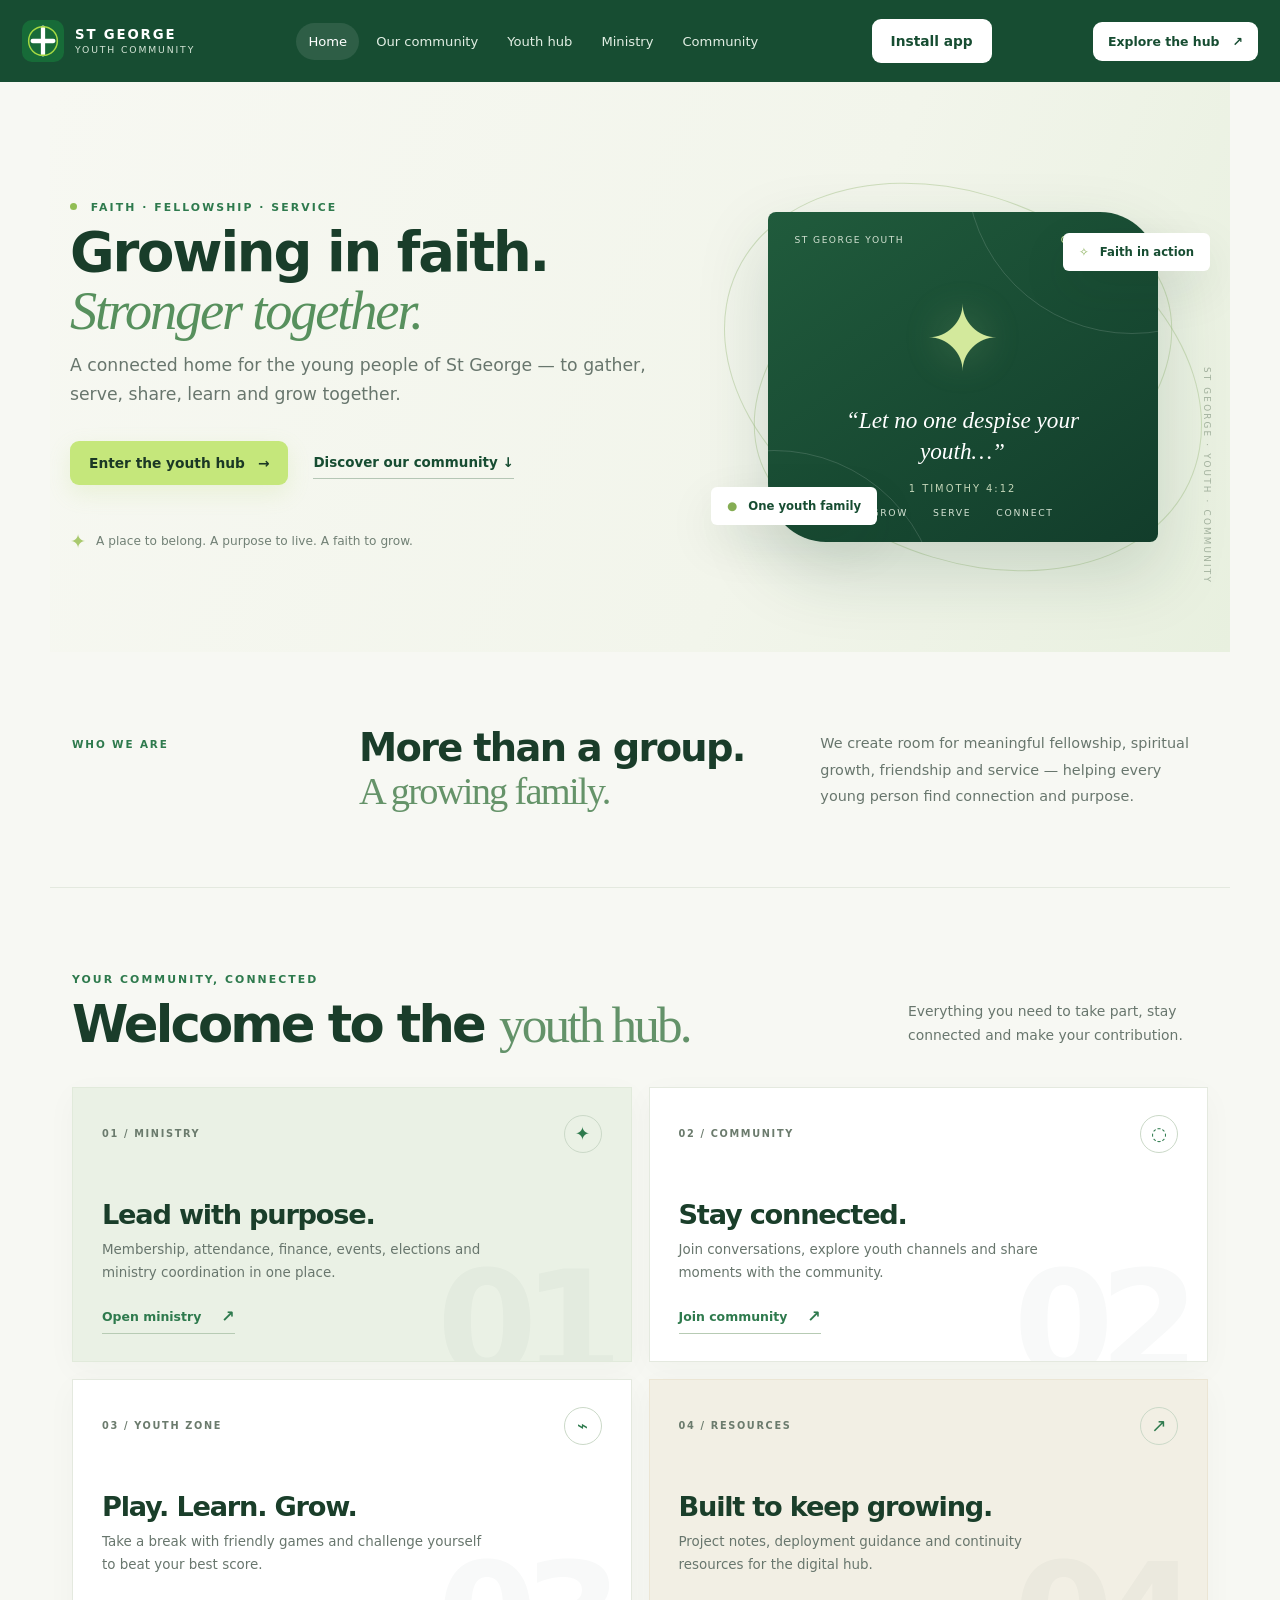
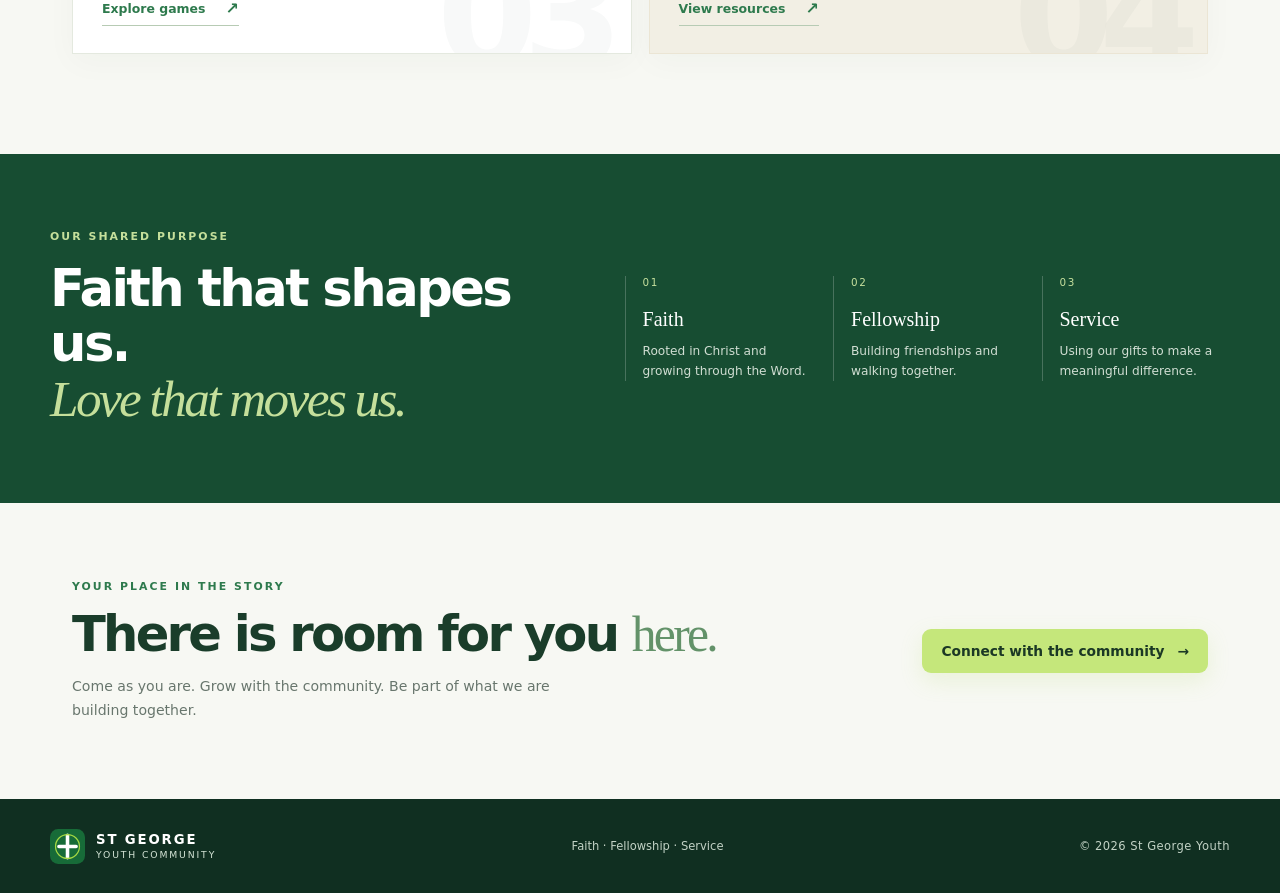
==== commit e06aec76: "Backup before St George design upgrade" ====
--- a/index.html
+++ b/index.html
@@ -1,154 +1,125 @@
-<!DOCTYPE html><html lang="en"><head></head><body><doctype html=""></doctype><meta charset="utf-8"><meta name="viewport" content="width=device-width,initial-scale=1,viewport-fit=cover"><meta name="theme-color" content="#176b38"><meta name="apple-mobile-web-app-capable" content="yes"><meta name="apple-mobile-web-app-status-bar-style" content="default"><meta name="apple-mobile-web-app-title" content="St George Youth"><link rel="apple-touch-icon" href="assets/icon.svg"><link rel="manifest" href="manifest.json"><link rel="stylesheet" href="css/styles.css"><title>St George Youth | Community Hub</title><header class="top"><a class="brand" href="index.html"><img src="assets/icon.svg" alt=""><span>ST GEORGE YOUTH</span></a><nav class="nav"><a class="active" href="index.html">Home</a><a href="https://classassistliam.github.io/stGeorge-Youthcalendar/">Ministry</a><a href="https://nyotaprojectlaikipia2026cohort8.github.io/church-youth-app/location.html">Community</a><a href="page3.html">Games</a>
-<a href="page4.html">Calendar</a></nav><button class="cta" data-install="" hidden="">
-  <span>📲</span> Install St George App
-</button></header><section class="hero"><div class="eyebrow">Faith · Fellowship · Service</div><h1>One community.<br>Growing together.</h1><p>A connected home for St George Youth—fellowship planning, community conversations, and friendly games. Designed for mobile and prepared for offline use.</p></section><div class="status"><div class="notice"><strong>Source-preserving upgrade:</strong> Existing management and community modules are included intact. Cloud portability, secure election processing, and KinTrack mission tracking require backend configuration and verification; this package does not pretend those integrations are already live.</div></div>
-<main class="grid">
+<!doctype html>
+<html lang="en">
+<head>
+  <meta charset="utf-8">
+  <meta name="viewport" content="width=device-width,initial-scale=1,viewport-fit=cover">
+  <meta name="theme-color" content="#174d32">
+  <meta name="description" content="St George Youth — a home for faith, fellowship, service and community.">
+  <meta name="apple-mobile-web-app-capable" content="yes">
+  <meta name="apple-mobile-web-app-status-bar-style" content="default">
+  <meta name="apple-mobile-web-app-title" content="St George Youth">
+  <link rel="apple-touch-icon" href="assets/icon.svg">
+  <link rel="manifest" href="manifest.json">
+  <link rel="stylesheet" href="css/styles.css">
+  <title>St George Youth | Growing Together</title>
+</head>
+<body>
+  <header class="site-header">
+    <a class="brand" href="index.html" aria-label="St George Youth home">
+      <img src="assets/icon.svg" alt="">
+      <span><strong>ST GEORGE</strong><small>YOUTH COMMUNITY</small></span>
+    </a>
+    <nav class="desktop-nav" aria-label="Main navigation">
+      <a class="active" href="index.html">Home</a>
+      <a href="#our-community">Our community</a>
+      <a href="#hub">Youth hub</a>
+      <a href="page1.html">Ministry</a>
+      <a href="page2.html">Community</a>
+    </nav>
+    <button class="button button-light install-button" data-install hidden>Install app</button>
+    <a class="button button-light header-cta" href="#hub">Explore the hub <span aria-hidden="true">↗</span></a>
+  </header>
 
-  <!-- MINISTRY -->
-  <article class="card ministry-card">
-    <div class="card-topline">
-      <span class="card-index">01 / MINISTRY</span>
-      <span class="card-symbol">✦</span>
-    </div>
+  <main>
+    <section class="hero">
+      <div class="hero-copy">
+        <div class="eyebrow"><span class="eyebrow-dot"></span> FAITH · FELLOWSHIP · SERVICE</div>
+        <h1>Growing in faith.<br><em>Stronger together.</em></h1>
+        <p class="hero-lede">A connected home for the young people of St George — to gather, serve, share, learn and grow together.</p>
+        <div class="hero-actions">
+          <a class="button button-primary" href="#hub">Enter the youth hub <span aria-hidden="true">→</span></a>
+          <a class="text-link" href="#our-community">Discover our community <span aria-hidden="true">↓</span></a>
+        </div>
+        <div class="hero-note"><span class="note-mark">✦</span><span>A place to belong. A purpose to live. A faith to grow.</span></div>
+      </div>
+      <div class="hero-art" aria-label="Community and fellowship illustration">
+        <div class="art-orbit orbit-one"></div><div class="art-orbit orbit-two"></div>
+        <div class="art-panel">
+          <div class="art-topline"><span>ST GEORGE YOUTH</span><span class="live-dot">COMMUNITY</span></div>
+          <div class="art-symbol">✦</div>
+          <div class="art-quote">“Let no one despise your youth…”</div>
+          <div class="art-reference">1 TIMOTHY 4:12</div>
+          <div class="art-bottom"><span>GROW</span><span>SERVE</span><span>CONNECT</span></div>
+        </div>
+        <div class="floating-tag tag-top"><span>✧</span> Faith in action</div>
+        <div class="floating-tag tag-bottom"><span>●</span> One youth family</div>
+      </div>
+      <div class="hero-vertical">ST GEORGE · YOUTH · COMMUNITY</div>
+    </section>
 
-    <div class="icon">⛪</div>
+    <section class="intro-strip" id="our-community">
+      <div class="intro-label">WHO WE ARE</div>
+      <div class="intro-copy"><h2>More than a group.<br><span>A growing family.</span></h2></div>
+      <p>We create room for meaningful fellowship, spiritual growth, friendship and service — helping every young person find connection and purpose.</p>
+    </section>
 
-    <h2>Ministry &amp;<br>Leadership</h2>
+    <section class="hub-section" id="hub">
+      <div class="section-heading">
+        <div><div class="eyebrow">YOUR COMMUNITY, CONNECTED</div><h2>Welcome to the <span>youth hub.</span></h2></div>
+        <p>Everything you need to take part, stay connected and make your contribution.</p>
+      </div>
 
-    <p>
-      A connected space for nurturing our ministry,
-      empowering leadership and coordinating the life
-      of our fellowship — from membership and finance
-      to events and elections.
-    </p>
+      <div class="hub-grid">
+        <article class="hub-card hub-feature">
+          <div class="hub-card-top"><span class="hub-number">01 / MINISTRY</span><span class="hub-icon">✦</span></div>
+          <div class="hub-card-content"><h3>Lead with purpose.</h3><p>Membership, attendance, finance, events, elections and ministry coordination in one place.</p><a href="page1.html" class="card-link">Open ministry <span>↗</span></a></div>
+          <div class="card-watermark">01</div>
+        </article>
+        <article class="hub-card">
+          <div class="hub-card-top"><span class="hub-number">02 / COMMUNITY</span><span class="hub-icon">◌</span></div>
+          <div class="hub-card-content"><h3>Stay connected.</h3><p>Join conversations, explore youth channels and share moments with the community.</p><a href="page2.html" class="card-link">Join community <span>↗</span></a></div>
+          <div class="card-watermark">02</div>
+        </article>
+        <article class="hub-card">
+          <div class="hub-card-top"><span class="hub-number">03 / YOUTH ZONE</span><span class="hub-icon">⌁</span></div>
+          <div class="hub-card-content"><h3>Play. Learn. Grow.</h3><p>Take a break with friendly games and challenge yourself to beat your best score.</p><a href="page3.html" class="card-link">Explore games <span>↗</span></a></div>
+          <div class="card-watermark">03</div>
+        </article>
+        <article class="hub-card hub-resource">
+          <div class="hub-card-top"><span class="hub-number">04 / RESOURCES</span><span class="hub-icon">↗</span></div>
+          <div class="hub-card-content"><h3>Built to keep growing.</h3><p>Project notes, deployment guidance and continuity resources for the digital hub.</p><a href="DEPLOYMENT.md" class="card-link">View resources <span>↗</span></a></div>
+          <div class="card-watermark">04</div>
+        </article>
+      </div>
+    </section>
 
-    <a class="cta" href="page1.html">
-      Explore ministry <span>↗</span>
-    </a>
-  </article>
+    <section class="values-band">
+      <div class="values-heading"><div class="eyebrow eyebrow-light">OUR SHARED PURPOSE</div><h2>Faith that shapes us.<br><em>Love that moves us.</em></h2></div>
+      <div class="value-list">
+        <div><span>01</span><strong>Faith</strong><p>Rooted in Christ and growing through the Word.</p></div>
+        <div><span>02</span><strong>Fellowship</strong><p>Building friendships and walking together.</p></div>
+        <div><span>03</span><strong>Service</strong><p>Using our gifts to make a meaningful difference.</p></div>
+      </div>
+    </section>
 
-  <!-- COMMUNITY -->
-  <article class="card community-card">
-    <div class="card-topline">
-      <span class="card-index">02 / CONNECTION</span>
-      <span class="card-symbol">✦</span>
-    </div>
+    <section class="closing-cta">
+      <div><div class="eyebrow">YOUR PLACE IN THE STORY</div><h2>There is room for you <span>here.</span></h2><p>Come as you are. Grow with the community. Be part of what we are building together.</p></div>
+      <a class="button button-primary" href="page2.html">Connect with the community <span>→</span></a>
+    </section>
+  </main>
 
-    <div class="icon">💬</div>
+  <footer class="site-footer">
+    <a class="brand footer-brand" href="index.html"><img src="assets/icon.svg" alt=""><span><strong>ST GEORGE</strong><small>YOUTH COMMUNITY</small></span></a>
+    <p>Faith · Fellowship · Service</p>
+    <span class="copyright">© <span id="year"></span> St George Youth</span>
+  </footer>
 
-    <h2>Life in<br>Community</h2>
-
-    <p>
-      Beyond Sunday gatherings, stay connected through
-      conversations, youth channels, personal profiles,
-      community updates and shared moments.
-    </p>
-
-    <a class="cta" href="page2.html">
-      Enter community <span>↗</span>
-    </a>
-  </article>
-
-  <!-- GAMES -->
-  <article class="card games-card">
-    <div class="card-topline">
-      <span class="card-index">03 / EXPERIENCE</span>
-      <span class="card-symbol">✦</span>
-    </div>
-
-    <div class="icon">🎮</div>
-
-    <h2>Play. Connect.<br>Grow.</h2>
-
-    <p>
-      Bring energy into fellowship with interactive
-      challenges, friendly competition and games
-      designed to make every visit memorable.
-    </p>
-
-    <a class="cta" href="page3.html">
-      Discover games <span>↗</span>
-    </a>
-  </article>
-
-  <!-- RESOURCES -->
-  <article class="card resources-card">
-    <div class="card-topline">
-      <span class="card-index">04 / RESOURCES</span>
-      <span class="card-symbol">✦</span>
-    </div>
-
-    <div class="icon">📚</div>
-
-    <h2>Resources &amp;<br>Continuity</h2>
-
-    <p>
-      Explore the resources supporting our digital
-      journey, including deployment guidance, backup
-      documentation and technical continuity tools.
-    </p>
-
-    <a class="cta" href="DEPLOYMENT.md">
-      Explore resources <span>↗</span>
-    </a>
-  </article>
-
-</main>
-<footer class="footer">St George Youth · Built for fellowship and service</footer><nav class="mobilebar"><a href="index.html"><span>🏠</span>Home</a><a href="page1.html"><span>📅</span>Ministry</a><a href="page2.html"><span>💬</span>Community</a><a href="page3.html"><span>🎮</span>Games</a></nav><script src="js/app.js"></script>
-    
-<script>
-if ('serviceWorker' in navigator) {
-
-  window.addEventListener('load', async () => {
-
-    try {
-
-      const registration =
-        await navigator.serviceWorker.register('./service.js', {
-          scope: './'
-        });
-
-      console.log(
-        'St George PWA registered successfully:',
-        registration.scope
-      );
-
-      registration.addEventListener('updatefound', () => {
-
-        const newWorker = registration.installing;
-
-        if (!newWorker) return;
-
-        newWorker.addEventListener('statechange', () => {
-
-          if (
-            newWorker.state === 'installed' &&
-            navigator.serviceWorker.controller
-          ) {
-
-            console.log(
-              'A new St George update is available.'
-            );
-
-          }
-
-        });
-
-      });
-
-    } catch (error) {
-
-      console.error(
-        'PWA registration failed:',
-        error
-      );
-
-    }
-
-  });
-
-}
-</script>
-
-
-</body></html>
+  <nav class="mobile-nav" aria-label="Mobile navigation">
+    <a class="mobile-active" href="index.html"><span>⌂</span>Home</a>
+    <a href="page1.html"><span>✦</span>Ministry</a>
+    <a href="page2.html"><span>◌</span>Community</a>
+    <a href="page3.html"><span>⌁</span>Games</a>
+  </nav>
+  <script src="js/app.js"></script>
+</body>
+</html>
--- a/css/styles.css
+++ b/css/styles.css
@@ -1,904 +1,151 @@
+:root{
+  --forest:#174d32;--forest-2:#216443;--green:#2e7a4d;--lime:#c5e77b;--gold:#d5b66d;
+  --ink:#18271f;--muted:#68766d;--paper:#f7f8f3;--white:#fff;--line:#e4e9df;
+  --soft:#edf3e9;--shadow:0 18px 50px rgba(23,57,37,.09)
+}
+*{box-sizing:border-box}
+html{scroll-behavior:smooth;scroll-padding-top:90px}
+body{margin:0;background:var(--paper);color:var(--ink);font-family:Inter,ui-sans-serif,system-ui,-apple-system,"Segoe UI",Roboto,Arial,sans-serif;-webkit-font-smoothing:antialiased}
+a{color:inherit;text-decoration:none}
+button,a{-webkit-tap-highlight-color:transparent}
+a:focus-visible,button:focus-visible{outline:3px solid var(--gold);outline-offset:4px}
+.site-header{min-height:82px;padding:0 max(22px,calc((100vw - 1240px)/2));display:flex;align-items:center;justify-content:space-between;gap:24px;background:var(--forest);color:white;position:relative;z-index:5}
+.brand{display:flex;align-items:center;gap:11px;flex-shrink:0}
+.brand img{width:42px;height:42px;object-fit:contain}
+.brand span{display:grid;gap:2px;letter-spacing:.12em;font-size:.8rem}
+.brand strong{font-size:.83rem;letter-spacing:.14em}
+.brand small{font-size:.58rem;letter-spacing:.2em;color:#d5e5d7}
+.desktop-nav{display:flex;align-items:center;gap:5px}
+.desktop-nav a{font-size:.82rem;color:#e1eee3;padding:11px 12px;border-radius:30px;transition:background .2s}
+.desktop-nav a:hover,.desktop-nav a.active{background:#ffffff19;color:#fff}
+.button{display:inline-flex;align-items:center;justify-content:center;gap:13px;border:0;border-radius:9px;padding:14px 19px;font:inherit;font-weight:720;font-size:.86rem;transition:transform .2s,background .2s;cursor:pointer}
+.button:hover{transform:translateY(-2px)}
+.button-light{background:#fff;color:var(--forest)}
+.button-primary{background:var(--lime);color:#1b3825;box-shadow:0 8px 22px #b7d96b30}
+.button-primary:hover{background:#d2ef91}
+.header-cta{padding:12px 15px;font-size:.78rem}
+.hero{position:relative;overflow:hidden;background:linear-gradient(112deg,#f7f8f2 0%,#f2f5eb 62%,#e8f0df 100%);min-height:570px;padding:92px max(22px,calc((100vw - 1180px)/2)) 76px;display:grid;grid-template-columns:1.1fr .9fr;align-items:center;gap:40px}
+.hero-copy{position:relative;z-index:2;max-width:650px}
+.eyebrow{font-size:.68rem;letter-spacing:.19em;font-weight:800;color:var(--green)}
+.eyebrow-dot{display:inline-block;width:7px;height:7px;border-radius:50%;background:#91bd54;margin:0 8px 1px 0}
+.hero h1{font-size:clamp(3rem,6.2vw,5.65rem);line-height:.99;letter-spacing:-.065em;font-weight:760;margin:25px 0 23px;color:#193d2a}
+.hero h1 em,.values-heading h2 em{font-family:Georgia,serif;font-weight:400;color:#57905d}
+.hero-lede{max-width:535px;color:#647268;font-size:1.06rem;line-height:1.8;margin:0}
+.hero-actions{display:flex;align-items:center;gap:25px;flex-wrap:wrap;margin-top:31px}
+.text-link{font-size:.84rem;font-weight:720;color:var(--forest);border-bottom:1px solid #b5c6b5;padding:8px 0}
+.hero-note{display:flex;align-items:center;gap:10px;color:#718075;font-size:.76rem;margin-top:45px}
+.note-mark{color:#a9c96e;font-size:1.2rem}
+.hero-art{min-height:365px;display:grid;place-items:center;position:relative}
+.art-panel{position:relative;z-index:1;width:min(100%,390px);min-height:330px;padding:25px 28px;background:linear-gradient(145deg,#205b3c,#123d2b);border-radius:8px 58px 8px 58px;color:white;box-shadow:0 30px 70px #19472d2c;display:flex;flex-direction:column;align-items:center;justify-content:center;overflow:hidden}
+.art-panel:before,.art-panel:after{content:"";position:absolute;border:1px solid #ffffff24;border-radius:50%;width:330px;height:330px}
+.art-panel:before{top:-210px;right:-140px}.art-panel:after{bottom:-240px;left:-160px}
+.art-topline{position:absolute;top:23px;left:27px;right:27px;display:flex;justify-content:space-between;font-size:.57rem;letter-spacing:.16em;color:#d2e2d2}
+.live-dot{color:#d2e99b}
+.art-symbol{font-size:5.6rem;color:#d3e99c;line-height:1;margin:35px 0 20px;text-shadow:0 0 40px #d3e99c40}
+.art-quote{font:italic 1.45rem Georgia,serif;text-align:center;max-width:260px;line-height:1.35}
+.art-reference{font-size:.62rem;letter-spacing:.2em;color:#c4d6b9;margin-top:15px}
+.art-bottom{display:flex;gap:25px;position:absolute;bottom:24px;font-size:.58rem;letter-spacing:.18em;color:#d4e2d3}
+.art-orbit{position:absolute;border:1px solid #aac68e80;border-radius:50%;transform:rotate(-25deg)}
+.orbit-one{width:440px;height:300px}.orbit-two{width:500px;height:360px;transform:rotate(25deg)}
+.floating-tag{position:absolute;z-index:2;background:white;padding:12px 16px;border-radius:6px;box-shadow:var(--shadow);font-size:.73rem;font-weight:750;color:var(--forest)}
+.floating-tag span{color:#85ad54;margin-right:7px}.tag-top{top:38px;right:0}.tag-bottom{bottom:35px;left:-4px}
+.hero-vertical{position:absolute;right:18px;top:50%;writing-mode:vertical-rl;letter-spacing:.25em;font-size:.55rem;color:#a3b29e}
+.intro-strip{max-width:1180px;margin:auto;padding:74px 22px;display:grid;grid-template-columns:.65fr 1.1fr 1fr;gap:35px;align-items:start;border-bottom:1px solid var(--line)}
+.intro-label{font-size:.65rem;letter-spacing:.18em;color:var(--green);font-weight:800;padding-top:12px}
+.intro-copy h2{font-size:clamp(1.8rem,3vw,2.6rem);line-height:1.12;letter-spacing:-.045em;margin:0;color:#1a3d2a}
+.intro-copy h2 span{font-family:Georgia,serif;font-weight:400;color:#659369}
+.intro-strip>p{font-size:.9rem;line-height:1.85;color:var(--muted);margin:4px 0 0}
+.hub-section{max-width:1180px;margin:auto;padding:85px 22px 100px}
+.section-heading{display:flex;align-items:end;justify-content:space-between;gap:30px;margin-bottom:35px}
+.section-heading h2{font-size:clamp(2rem,4vw,3.3rem);letter-spacing:-.055em;line-height:1.05;margin:12px 0 0;color:#1a3d2a}
+.section-heading h2 span{font-family:Georgia,serif;font-weight:400;color:#639269}
+.section-heading>p{max-width:300px;color:var(--muted);font-size:.87rem;line-height:1.7;margin:0 0 4px}
+.hub-grid{display:grid;grid-template-columns:repeat(2,minmax(0,1fr));gap:17px}
+.hub-card{position:relative;min-height:275px;overflow:hidden;border:1px solid var(--line);background:#fff;padding:27px 29px;display:flex;flex-direction:column;justify-content:space-between;box-shadow:0 8px 30px #1d452008;transition:transform .2s,box-shadow .2s}
+.hub-card:hover{transform:translateY(-4px);box-shadow:var(--shadow)}
+.hub-feature{background:#eaf1e5;border-color:#e1eadb}
+.hub-resource{background:#f2efe4;border-color:#ebe5d4}
+.hub-card-top{display:flex;align-items:center;justify-content:space-between}
+.hub-number{font-size:.61rem;font-weight:800;letter-spacing:.17em;color:#6b7b6d}
+.hub-icon{width:38px;height:38px;display:grid;place-items:center;border:1px solid #cbd9c8;border-radius:50%;font-size:1.15rem;color:var(--green)}
+.hub-card-content{position:relative;z-index:1;max-width:390px}
+.hub-card h3{font-size:1.7rem;letter-spacing:-.045em;color:#1a3e2a;margin:0 0 9px}
+.hub-card p{font-size:.84rem;line-height:1.7;color:#68766d;max-width:390px;margin:0 0 21px}
+.card-link{display:inline-flex;gap:20px;align-items:center;color:var(--green);font-size:.78rem;font-weight:800;border-bottom:1px solid #b7cbb4;padding-bottom:7px}
+.card-link span{font-size:1rem}
+.card-watermark{position:absolute;right:22px;bottom:-35px;font-size:9rem;font-weight:850;letter-spacing:-.1em;color:#174d3208;line-height:1}
+.values-band{background:var(--forest);color:white;padding:76px max(22px,calc((100vw - 1180px)/2));display:grid;grid-template-columns:1fr 1.2fr;gap:70px;align-items:center}
+.eyebrow-light{color:#c5df9b}
+.values-heading h2{font-size:clamp(2.2rem,4vw,3.6rem);line-height:1.08;letter-spacing:-.05em;margin:18px 0 0}
+.values-heading h2 em{color:#c5df9b}
+.value-list{display:grid;grid-template-columns:repeat(3,1fr);gap:20px}
+.value-list>div{border-left:1px solid #ffffff36;padding-left:17px}
+.value-list span{display:block;color:#c6df9d;font-size:.65rem;letter-spacing:.15em;margin-bottom:20px}
+.value-list strong{font:1.25rem Georgia,serif}
+.value-list p{font-size:.76rem;line-height:1.65;color:#d1ded3;margin:10px 0 0}
+.closing-cta{max-width:1180px;margin:auto;padding:77px 22px;display:flex;align-items:center;justify-content:space-between;gap:30px}
+.closing-cta h2{font-size:clamp(2rem,4vw,3.1rem);letter-spacing:-.055em;margin:12px 0;color:#1a3d2a}
+.closing-cta h2 span{font-family:Georgia,serif;font-weight:400;color:#639269}
+.closing-cta p{color:var(--muted);font-size:.88rem;line-height:1.7;max-width:530px;margin:0}
+.site-footer{background:#102f21;color:white;padding:28px max(22px,calc((100vw - 1180px)/2));display:flex;align-items:center;justify-content:space-between;gap:20px}
+.footer-brand img{width:35px;height:35px}.site-footer p,.copyright{font-size:.72rem;color:#c2d2c5}.copyright{letter-spacing:.04em}
+.mobile-nav{display:none}
 
-/* =========================================================
-   ST. GEORGE YOUTH — MODERN DESIGN SYSTEM
-   Version 2.0 | Green • White • Champagne
-========================================================= */
-
-:root {
-  color-scheme: light;
-
-  --green: #176b38;
-  --green-dark: #104c2b;
-  --green-deep: #0c3922;
-  --lime: #a5d943;
-  --gold: #c9a24e;
-
-  --ink: #17251d;
-  --muted: #68776e;
-  --paper: #f7faf7;
-  --card: #ffffff;
-  --line: #e7ede7;
-
-  --soft-green: #edf6ed;
-  --soft-gold: #fbf7ed;
-
-  --shadow-sm: 0 4px 16px rgba(20, 65, 37, .045);
-  --shadow-md: 0 12px 32px rgba(20, 65, 37, .075);
-  --shadow-lg: 0 22px 55px rgba(20, 65, 37, .11);
-
-  --radius-sm: 12px;
-  --radius-md: 18px;
-  --radius-lg: 26px;
-
-  --container: 1180px;
-  --transition: 220ms ease;
+/* Shared module chrome retained for existing pages and iframe-based modules. */
+.top{background:linear-gradient(120deg,#155c32,#247c42);color:white;padding:18px max(18px,calc((100vw - 1180px)/2));display:flex;align-items:center;justify-content:space-between;gap:20px}
+.top .brand{font-weight:800}.top .brand img{width:42px;height:42px}
+.nav{display:flex;gap:8px;flex-wrap:wrap}.nav a{padding:10px 14px;border-radius:999px;font-weight:650;font-size:.92rem}
+.nav a:hover,.nav a.active{background:#ffffff24}
+.hero:not(.hero-copy){max-width:1180px;margin:auto;padding:44px 20px 24px}
+.eyebrow:not(.hero .eyebrow){text-transform:uppercase}
+.hero:not(.hero-copy) h1{font-size:clamp(2rem,5vw,3.4rem);line-height:1.06;letter-spacing:-.04em;margin:10px 0}
+.hero:not(.hero-copy) p{color:var(--muted);font-size:1.08rem;max-width:700px;line-height:1.7}
+.grid{max-width:1180px;margin:auto;padding:18px 20px 56px;display:grid;grid-template-columns:repeat(auto-fit,minmax(240px,1fr));gap:18px}
+.card{background:#fff;border:1px solid var(--line);border-radius:18px;padding:24px;box-shadow:0 10px 32px #1d45200b;transition:transform .18s,box-shadow .18s}
+.card:hover{transform:translateY(-3px);box-shadow:0 18px 42px #1d452014}
+.icon{width:54px;height:54px;background:#eaf5e6;border-radius:16px;display:grid;place-items:center;font-size:1.55rem}
+.card h2{margin:18px 0 8px;font-size:1.2rem}.card p{color:var(--muted);line-height:1.6}
+.cta{display:inline-flex;background:var(--green);color:#fff;padding:11px 16px;border-radius:10px;font-weight:750;margin-top:8px}
+.status{max-width:1180px;margin:0 auto 24px;padding:0 20px}
+.notice{border:1px solid #e5d6ad;background:#fff9e8;padding:14px 16px;border-radius:14px;color:#675321;font-size:.94rem;line-height:1.55}
+.module{padding:12px 14px 18px}
+.module-head{max-width:1180px;margin:auto;padding:24px 20px;display:flex;align-items:center;justify-content:space-between;gap:14px;flex-wrap:wrap}
+.module-head h1{margin:0;color:var(--forest);letter-spacing:-.04em}
+.frame-wrap{margin:0 12px 14px;border:1px solid var(--line);border-radius:16px;overflow:hidden;background:white;height:calc(100dvh - 170px);min-height:550px;box-shadow:var(--shadow)}
+.frame-wrap iframe{width:100%;height:100%;border:0;background:#fff}
+.module-actions{display:flex;gap:8px;flex-wrap:wrap}
+.btn{border:1px solid var(--line);background:white;border-radius:10px;padding:10px 14px;font-weight:700;color:var(--forest)}
+.footer{text-align:center;padding:28px;color:var(--muted);font-size:.9rem}
+@media(max-width:980px){.desktop-nav{gap:0}.desktop-nav a{padding:10px 8px;font-size:.75rem}.hero{grid-template-columns:1fr  .8fr}.intro-strip{grid-template-columns:.5fr 1fr 1fr;gap:22px}.values-band{gap:35px}}
+@media(max-width:760px){
+  html{scroll-padding-top:20px}
+  .site-header{min-height:70px;padding:12px 17px}.desktop-nav,.header-cta{display:none}
+  .brand img{width:38px;height:38px}
+  .hero{padding:55px 20px 45px;grid-template-columns:1fr;gap:12px;min-height:unset}
+  .hero h1{font-size:clamp(3rem,13vw,4.5rem);margin:20px 0}
+  .hero-lede{font-size:.96rem}
+  .hero-art{min-height:330px;margin:12px 0 0}.art-panel{width:min(86%,360px);min-height:295px}
+  .tag-top{right:0;top:20px}.tag-bottom{left:0;bottom:14px}
+  .hero-vertical{display:none}
+  .intro-strip{padding:48px 20px;grid-template-columns:1fr;gap:16px}
+  .intro-label{padding:0}.intro-strip>p{max-width:560px}
+  .hub-section{padding:58px 17px 70px}
+  .section-heading{display:block}.section-heading>p{margin-top:15px}
+  .hub-grid{grid-template-columns:1fr;gap:12px}
+  .hub-card{min-height:245px;padding:23px}
+  .values-band{padding:55px 20px;grid-template-columns:1fr;gap:32px}
+  .value-list{gap:12px}.value-list>div{padding-left:11px}.value-list strong{font-size:1.05rem}.value-list p{font-size:.69rem}
+  .closing-cta{padding:55px 20px;display:block}.closing-cta .button{margin-top:24px}
+  .site-footer{padding:25px 20px 95px;flex-wrap:wrap}.site-footer p{order:3;width:100%;margin:0}
+  .mobile-nav{display:flex;position:fixed;bottom:0;left:0;right:0;z-index:20;background:#fff;border-top:1px solid var(--line);padding:8px 5px calc(8px + env(safe-area-inset-bottom));justify-content:space-around;box-shadow:0 -8px 25px #153b2010}
+  .mobile-nav a{font-size:.65rem;text-align:center;color:#748077;min-width:58px;padding:4px 7px}
+  .mobile-nav a span{display:block;font-size:1.2rem;margin-bottom:3px;color:var(--green)}
+  .mobile-nav a.mobile-active{color:var(--forest);font-weight:800}
+  .top{padding:13px 15px;display:block}.nav{display:none}
+  .hero:not(.hero-copy){padding:30px 18px 16px}
+  .grid{padding:12px 16px 88px}
+  .module-head{padding:17px}.frame-wrap{margin:0 7px;height:calc(100dvh - 145px);min-height:460px;border-radius:12px}
+  .footer{padding-bottom:90px}
 }
-
-/* RESET */
-
-* {
-  box-sizing: border-box;
-}
-
-html {
-  scroll-behavior: smooth;
-  scroll-padding-top: 90px;
-}
-
-body {
-  margin: 0;
-  background: var(--paper);
-  color: var(--ink);
-  font-family:
-    Inter,
-    "Segoe UI",
-    system-ui,
-    -apple-system,
-    sans-serif;
-  font-size: 15px;
-  line-height: 1.65;
-  -webkit-font-smoothing: antialiased;
-  text-rendering: optimizeLegibility;
-  overflow-x: hidden;
-}
-
-a {
-  color: inherit;
-  text-decoration: none;
-}
-
-button,
-input,
-select,
-textarea {
-  font: inherit;
-}
-
-button,
-a {
-  -webkit-tap-highlight-color: transparent;
-}
-
-img {
-  max-width: 100%;
-  display: block;
-}
-
-/* =========================================================
-   HEADER & NAVIGATION
-========================================================= */
-
-.top {
-  position: relative;
-  z-index: 20;
-  background:
-    radial-gradient(
-      circle at 85% 0%,
-      rgba(165, 217, 67, .15),
-      transparent 32%
-    ),
-    linear-gradient(
-      120deg,
-      var(--green-deep),
-      var(--green)
-    );
-
-  color: white;
-  padding: 17px max(20px, calc((100vw - var(--container)) / 2));
-
-  display: flex;
-  align-items: center;
-  justify-content: space-between;
-  gap: 24px;
-
-  box-shadow: 0 4px 20px rgba(9, 50, 26, .12);
-}
-
-.brand {
-  display: flex;
-  align-items: center;
-  gap: 13px;
-  font-size: 1.04rem;
-  font-weight: 800;
-  letter-spacing: -.025em;
-  white-space: nowrap;
-}
-
-.brand img {
-  width: 46px;
-  height: 46px;
-  object-fit: contain;
-  border-radius: 13px;
-}
-
-.nav {
-  display: flex;
-  align-items: center;
-  gap: 5px;
-  flex-wrap: wrap;
-}
-
-.nav a {
-  position: relative;
-  padding: 10px 15px;
-  border-radius: 50px;
-  font-size: .88rem;
-  font-weight: 650;
-  color: rgba(255,255,255,.88);
-  transition: var(--transition);
-}
-
-.nav a:hover,
-.nav a.active {
-  background: rgba(255,255,255,.15);
-  color: white;
-}
-
-/* =========================================================
-   HERO SECTION
-========================================================= */
-
-.hero {
-  position: relative;
-  max-width: var(--container);
-  margin: auto;
-  padding: 76px 24px 44px;
-}
-
-.eyebrow {
-  display: inline-flex;
-  align-items: center;
-  gap: 9px;
-
-  color: var(--green);
-  text-transform: uppercase;
-  letter-spacing: .16em;
-  font-weight: 800;
-  font-size: .72rem;
-}
-
-.eyebrow::before {
-  content: "";
-  width: 25px;
-  height: 2px;
-  background: var(--gold);
-  border-radius: 5px;
-}
-
-.hero h1 {
-  max-width: 850px;
-  margin: 16px 0 14px;
-
-  font-size: clamp(2.35rem, 5vw, 4.2rem);
-  font-weight: 800;
-  line-height: 1.08;
-  letter-spacing: -.055em;
-  color: var(--green-deep);
-}
-
-.hero p {
-  max-width: 700px;
-  margin: 0;
-  color: var(--muted);
-  font-size: clamp(.98rem, 1.5vw, 1.1rem);
-  line-height: 1.85;
-}
-
-/* =========================================================
-   CONTENT GRID
-========================================================= */
-
-.grid {
-  width: 100%;
-  max-width: var(--container);
-  margin: auto;
-  padding: 25px 24px 75px;
-
-  display: grid;
-  grid-template-columns:
-    repeat(auto-fit, minmax(min(100%, 245px), 1fr));
-  gap: 22px;
-}
-
-/* =========================================================
-   CARDS
-========================================================= */
-
-.card {
-  position: relative;
-  overflow: hidden;
-
-  background: var(--card);
-  border: 1px solid var(--line);
-  border-radius: var(--radius-lg);
-
-  padding: 27px;
-
-  box-shadow: var(--shadow-sm);
-
-  transition:
-    transform var(--transition),
-    box-shadow var(--transition),
-    border-color var(--transition);
-}
-
-.card::after {
-  content: "";
-  position: absolute;
-  top: 0;
-  left: 0;
-  width: 0;
-  height: 3px;
-  background: var(--lime);
-  transition: width .3s ease;
-}
-
-.card:hover {
-  transform: translateY(-5px);
-  box-shadow: var(--shadow-lg);
-  border-color: #d6e5d5;
-}
-
-.card:hover::after {
-  width: 100%;
-}
-
-.icon {
-  width: 58px;
-  height: 58px;
-
-  display: grid;
-  place-items: center;
-
-  background: linear-gradient(
-    145deg,
-    #eff8e9,
-    #e4f1df
-  );
-
-  color: var(--green);
-  border: 1px solid #e3efdc;
-  border-radius: 19px;
-
-  font-size: 1.65rem;
-}
-
-.card h2 {
-  margin: 20px 0 9px;
-  color: var(--green-deep);
-  font-size: 1.17rem;
-  font-weight: 750;
-  letter-spacing: -.025em;
-}
-
-.card p {
-  margin: 0;
-  color: var(--muted);
-  font-size: .94rem;
-  line-height: 1.8;
-}
-
-/* =========================================================
-   BUTTONS & CALL TO ACTION
-========================================================= */
-
-.cta {
-  display: inline-flex;
-  align-items: center;
-  justify-content: center;
-  gap: 9px;
-
-  margin-top: 19px;
-  padding: 12px 19px;
-
-  background: linear-gradient(
-    120deg,
-    var(--green),
-    #21834a
-  );
-
-  color: white;
-  border: 1px solid transparent;
-  border-radius: 13px;
-
-  font-size: .88rem;
-  font-weight: 750;
-
-  box-shadow: 0 6px 16px rgba(23,107,56,.15);
-
-  transition: var(--transition);
-}
-
-.cta:hover {
-  transform: translateY(-2px);
-  background: var(--green-dark);
-  box-shadow: 0 10px 22px rgba(23,107,56,.2);
-}
-
-.btn {
-  display: inline-flex;
-  align-items: center;
-  justify-content: center;
-  gap: 8px;
-
-  min-height: 43px;
-  padding: 10px 16px;
-
-  background: white;
-  color: var(--green-dark);
-
-  border: 1px solid var(--line);
-  border-radius: 12px;
-
-  font-size: .87rem;
-  font-weight: 700;
-
-  cursor: pointer;
-  transition: var(--transition);
-}
-
-.btn:hover {
-  background: var(--soft-green);
-  border-color: #cbdcca;
-}
-
-/* =========================================================
-   STATUS & NOTICES
-========================================================= */
-
-.status {
-  max-width: var(--container);
-  margin: 0 auto 26px;
-  padding: 0 24px;
-}
-
-.notice {
-  display: flex;
-  align-items: flex-start;
-  gap: 12px;
-
-  padding: 17px 19px;
-
-  background: var(--soft-gold);
-  border: 1px solid #eee1bd;
-  border-radius: 16px;
-
-  color: #6d5829;
-  font-size: .92rem;
-  line-height: 1.7;
-}
-
-/* =========================================================
-   MODULE PAGES
-========================================================= */
-
-.module {
-  padding: 12px 14px 22px;
-}
-
-.module-head {
-  max-width: var(--container);
-  margin: auto;
-  padding: 25px 20px;
-
-  display: flex;
-  align-items: center;
-  justify-content: space-between;
-  gap: 18px;
-  flex-wrap: wrap;
-}
-
-.module-head h1 {
-  margin: 0;
-  color: var(--green-deep);
-  font-size: clamp(1.5rem, 3vw, 2.1rem);
-  font-weight: 800;
-  letter-spacing: -.04em;
-}
-
-.module-actions {
-  display: flex;
-  align-items: center;
-  gap: 10px;
-  flex-wrap: wrap;
-}
-
-.frame-wrap {
-  margin: 0 auto 20px;
-  width: calc(100% - 24px);
-  max-width: 1440px;
-
-  height: calc(100dvh - 185px);
-  min-height: 550px;
-
-  overflow: hidden;
-  background: white;
-
-  border: 1px solid var(--line);
-  border-radius: 22px;
-
-  box-shadow: var(--shadow-md);
-}
-
-.frame-wrap iframe {
-  display: block;
-  width: 100%;
-  height: 100%;
-  border: 0;
-  background: white;
-}
-
-/* =========================================================
-   FOOTER
-========================================================= */
-
-.footer {
-  text-align: center;
-  padding: 35px 20px;
-
-  color: var(--muted);
-  font-size: .86rem;
-
-  border-top: 1px solid var(--line);
-  background: #fff;
-}
-
-/* =========================================================
-   MOBILE BOTTOM NAVIGATION
-========================================================= */
-
-.mobilebar {
-  display: none;
-}
-
-/* =========================================================
-   ACCESSIBILITY & INTERACTION
-========================================================= */
-
-a:focus-visible,
-button:focus-visible,
-input:focus-visible,
-select:focus-visible,
-textarea:focus-visible {
-  outline: 3px solid rgba(165,217,67,.65);
-  outline-offset: 3px;
-}
-
-::selection {
-  background: var(--lime);
-  color: var(--green-deep);
-}
-
-/* =========================================================
-   TABLET
-========================================================= */
-
-@media (max-width: 900px) {
-  .top {
-    padding: 15px 22px;
-  }
-
-  .nav {
-    gap: 2px;
-  }
-
-  .nav a {
-    padding: 9px 11px;
-    font-size: .82rem;
-  }
-
-  .hero {
-    padding-top: 55px;
-  }
-
-  .grid {
-    gap: 17px;
-  }
-}
-
-/* =========================================================
-   MOBILE
-========================================================= */
-
-@media (max-width: 760px) {
-
-  body {
-    font-size: 14px;
-  }
-
-  .top {
-    padding: 14px 17px;
-    min-height: 72px;
-  }
-
-  .brand {
-    font-size: .98rem;
-  }
-
-  .brand img {
-    width: 42px;
-    height: 42px;
-  }
-
-  .nav {
-    display: none;
-  }
-
-  .hero {
-    padding: 42px 20px 24px;
-  }
-
-  .hero h1 {
-    font-size: clamp(2.1rem, 10vw, 3rem);
-    letter-spacing: -.05em;
-  }
-
-  .hero p {
-    font-size: .97rem;
-    line-height: 1.8;
-  }
-
-  .grid {
-    padding: 18px 17px 105px;
-    grid-template-columns: 1fr;
-    gap: 15px;
-  }
-
-  .card {
-    padding: 23px;
-    border-radius: 21px;
-  }
-
-  .card:hover {
-    transform: none;
-  }
-
-  .module {
-    padding: 5px 0 100px;
-  }
-
-  .module-head {
-    padding: 19px 17px;
-  }
-
-  .module-actions {
-    width: 100%;
-  }
-
-  .frame-wrap {
-    width: calc(100% - 16px);
-    margin: 0 8px;
-
-    height: calc(100dvh - 165px);
-    min-height: 480px;
-
-    border-radius: 17px;
-  }
-
-  .status {
-    padding: 0 17px;
-  }
-
-  .mobilebar {
-    display: flex;
-    position: fixed;
-    bottom: 0;
-    left: 0;
-    right: 0;
-
-    z-index: 100;
-
-    justify-content: space-around;
-    align-items: center;
-
-    padding: 9px 5px calc(9px + env(safe-area-inset-bottom));
-
-    background: rgba(255,255,255,.96);
-    backdrop-filter: blur(18px);
-    -webkit-backdrop-filter: blur(18px);
-
-    border-top: 1px solid rgba(225,233,225,.9);
-    box-shadow: 0 -8px 28px rgba(20,65,37,.06);
-  }
-
-  .mobilebar a {
-    flex: 1;
-    min-width: 0;
-
-    display: flex;
-    flex-direction: column;
-    align-items: center;
-    justify-content: center;
-    gap: 3px;
-
-    padding: 5px 2px;
-
-    color: #718077;
-    font-size: .68rem;
-    font-weight: 650;
-
-    transition: color var(--transition);
-  }
-
-  .mobilebar a span {
-    display: block;
-    font-size: 1.3rem;
-    line-height: 1.3;
-  }
-
-  .mobilebar a.active,
-  .mobilebar a:hover {
-    color: var(--green);
-  }
-
-  .footer {
-    padding: 28px 18px 105px;
-  }
-}
-
-/* =========================================================
-   SMALL PHONES
-========================================================= */
-
-@media (max-width: 380px) {
-
-  .hero {
-    padding-left: 16px;
-    padding-right: 16px;
-  }
-
-  .grid {
-    padding-left: 13px;
-    padding-right: 13px;
-  }
-
-  .card {
-    padding: 20px;
-  }
-
-  .brand {
-    font-size: .9rem;
-  }
-
-  .mobilebar a {
-    font-size: .62rem;
-  }
-}
-
-/* =========================================================
-   REDUCED MOTION
-========================================================= */
-
-/* ==========================================
-   ST GEORGE — SIGNATURE FEATURE COLLECTION
-========================================== */
-
-.grid {
-  max-width: 1240px;
-  padding: 28px 24px 85px;
-  display: grid;
-  grid-template-columns: repeat(2, minmax(0, 1fr));
-  gap: 22px;
-}
-
-.grid .card {
-  position: relative;
-  isolation: isolate;
-  overflow: hidden;
-
-  min-height: 355px;
-  padding: 30px 32px;
-
-  display: flex;
-  flex-direction: column;
-  align-items: flex-start;
-
-  background: #fff;
-  border: 1px solid #e7eee7;
-  border-radius: 23px;
-
-  box-shadow: 0 8px 30px rgba(20, 65, 37, .035);
-
-  transition:
-    transform .3s ease,
-    box-shadow .3s ease,
-    border-color .3s ease;
-}
-
-/* Decorative background element */
-
-.grid .card::before {
-  content: "";
-  position: absolute;
-  z-index: -1;
-
-  width: 210px;
-  height: 210px;
-  right: -85px;
-  top: -95px;
-
-  border-radius: 50%;
-  background: #f1f7ee;
-
-  transition: transform .45s ease;
-}
-
-.grid .card:hover {
-  transform: translateY(-6px);
-  box-shadow: 0 20px 48px rgba(20, 65, 37, .09);
-  border-color: #d6e7d3;
-}
-
-.grid .card:hover::before {
-  transform: scale(1.35);
-}
-
-.card-topline {
-  width: 100%;
-  display: flex;
-  justify-content: space-between;
-  align-items: center;
-  margin-bottom: 28px;
-}
-
-.card-index {
-  font-size: .68rem;
-  font-weight: 800;
-  letter-spacing: .15em;
-  color: #78867a;
-}
-
-.card-symbol {
-  color: #c5a253;
-  font-size: 1.15rem;
-}
-
-.grid .card .icon {
-  width: 65px;
-  height: 65px;
-  display: grid;
-  place-items: center;
-
-  border-radius: 19px;
-  background: #edf6e9;
-  border: 1px solid #e3efdd;
-
-  font-size: 1.8rem;
-  margin-bottom: 17px;
-}
-
-.grid .card h2 {
-  color: #153d28;
-  font-size: clamp(1.55rem, 2.5vw, 2rem);
-  line-height: 1.14;
-  letter-spacing: -.055em;
-  font-weight: 800;
-
-  margin: 0 0 13px;
-}
-
-.grid .card p {
-  color: #6a786f;
-  font-size: .91rem;
-  line-height: 1.85;
-  max-width: 480px;
-  margin: 0 0 24px;
-}
-
-.grid .card .cta {
-  margin-top: auto;
-  padding: 0;
-  min-height: 38px;
-
-  display: inline-flex;
-  align-items: center;
-  gap: 12px;
-
-  background: transparent;
-  border: none;
-  border-radius: 0;
-  box-shadow: none;
-
-  color: #176b38;
-  font-size: .88rem;
-  font-weight: 800;
-}
-
-.grid .card .cta span {
-  font-size: 1.15rem;
-  transition: transform .25s ease;
-}
-
-.grid .card .cta:hover {
-  background: transparent;
-  color: #104c2b;
-  transform: none;
-}
-
-.grid .card .cta:hover span {
-  transform: translate(4px, -3px);
-}
-
-/* Individual identity */
-
-.ministry-card::before {
-  background: #edf6e9 !important;
-}
-
-.community-card::before {
-  background: #eef5f4 !important;
-}
-
-.games-card::before {
-  background: #f5f3e9 !important;
-}
-
-.resources-card::before {
-  background: #f0f2f8 !important;
-}
-
-/* Responsive layout */
-
-@media (max-width: 760px) {
-  .grid {
-    grid-template-columns: 1fr;
-    padding: 18px 17px 100px;
-    gap: 16px;
-  }
-
-  .grid .card {
-    min-height: 325px;
-    padding: 25px;
-    border-radius: 21px;
-  }
-
-  .card-topline {
-    margin-bottom: 22px;
-  }
-
-  .grid .card h2 {
-    font-size: 1.75rem;
-  }
-
-  .grid .card p {
-    font-size: .9rem;
-  }
-}
-
-@media (prefers-reduced-motion: reduce) {
-  .grid .card,
-  .grid .card::before,
-  .grid .card .cta span {
-    transition: none;
-  }
-}
-
-@media (prefers-reduced-motion: reduce) {
-  *,
-  *::before,
-  *::after {
-    scroll-behavior: auto !important;
-    animation-duration: .01ms !important;
-    transition-duration: .01ms !important;
-  }
-}
+@media(max-width:420px){.hero-actions{align-items:flex-start;flex-direction:column;gap:13px}.value-list{grid-template-columns:1fr;gap:18px}.value-list>div{display:grid;grid-template-columns:34px 1fr;align-items:center}.value-list span{grid-row:span 2;margin:0}.value-list p{margin:3px 0 0}.hub-card h3{font-size:1.5rem}}
+@media(prefers-reduced-motion:reduce){*,*::before,*::after{scroll-behavior:auto!important;transition:none!important;animation:none!important}}
